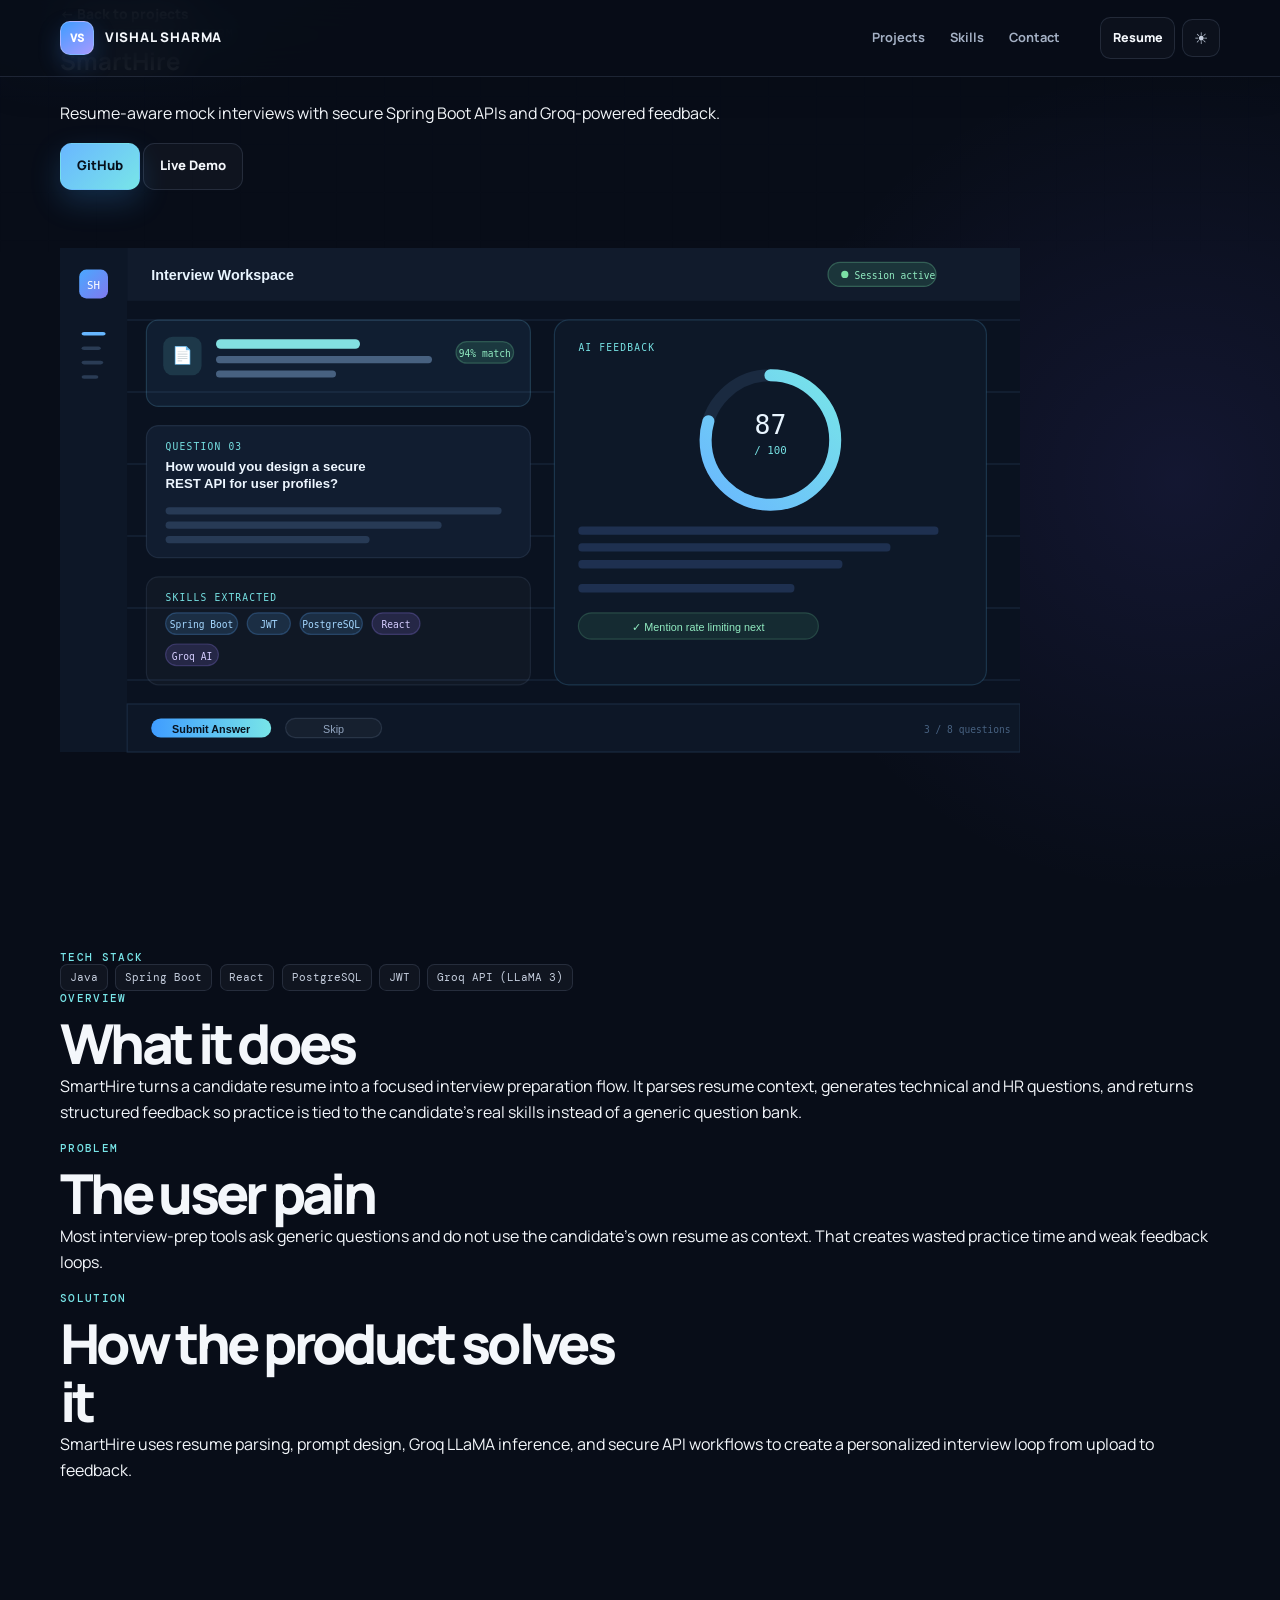
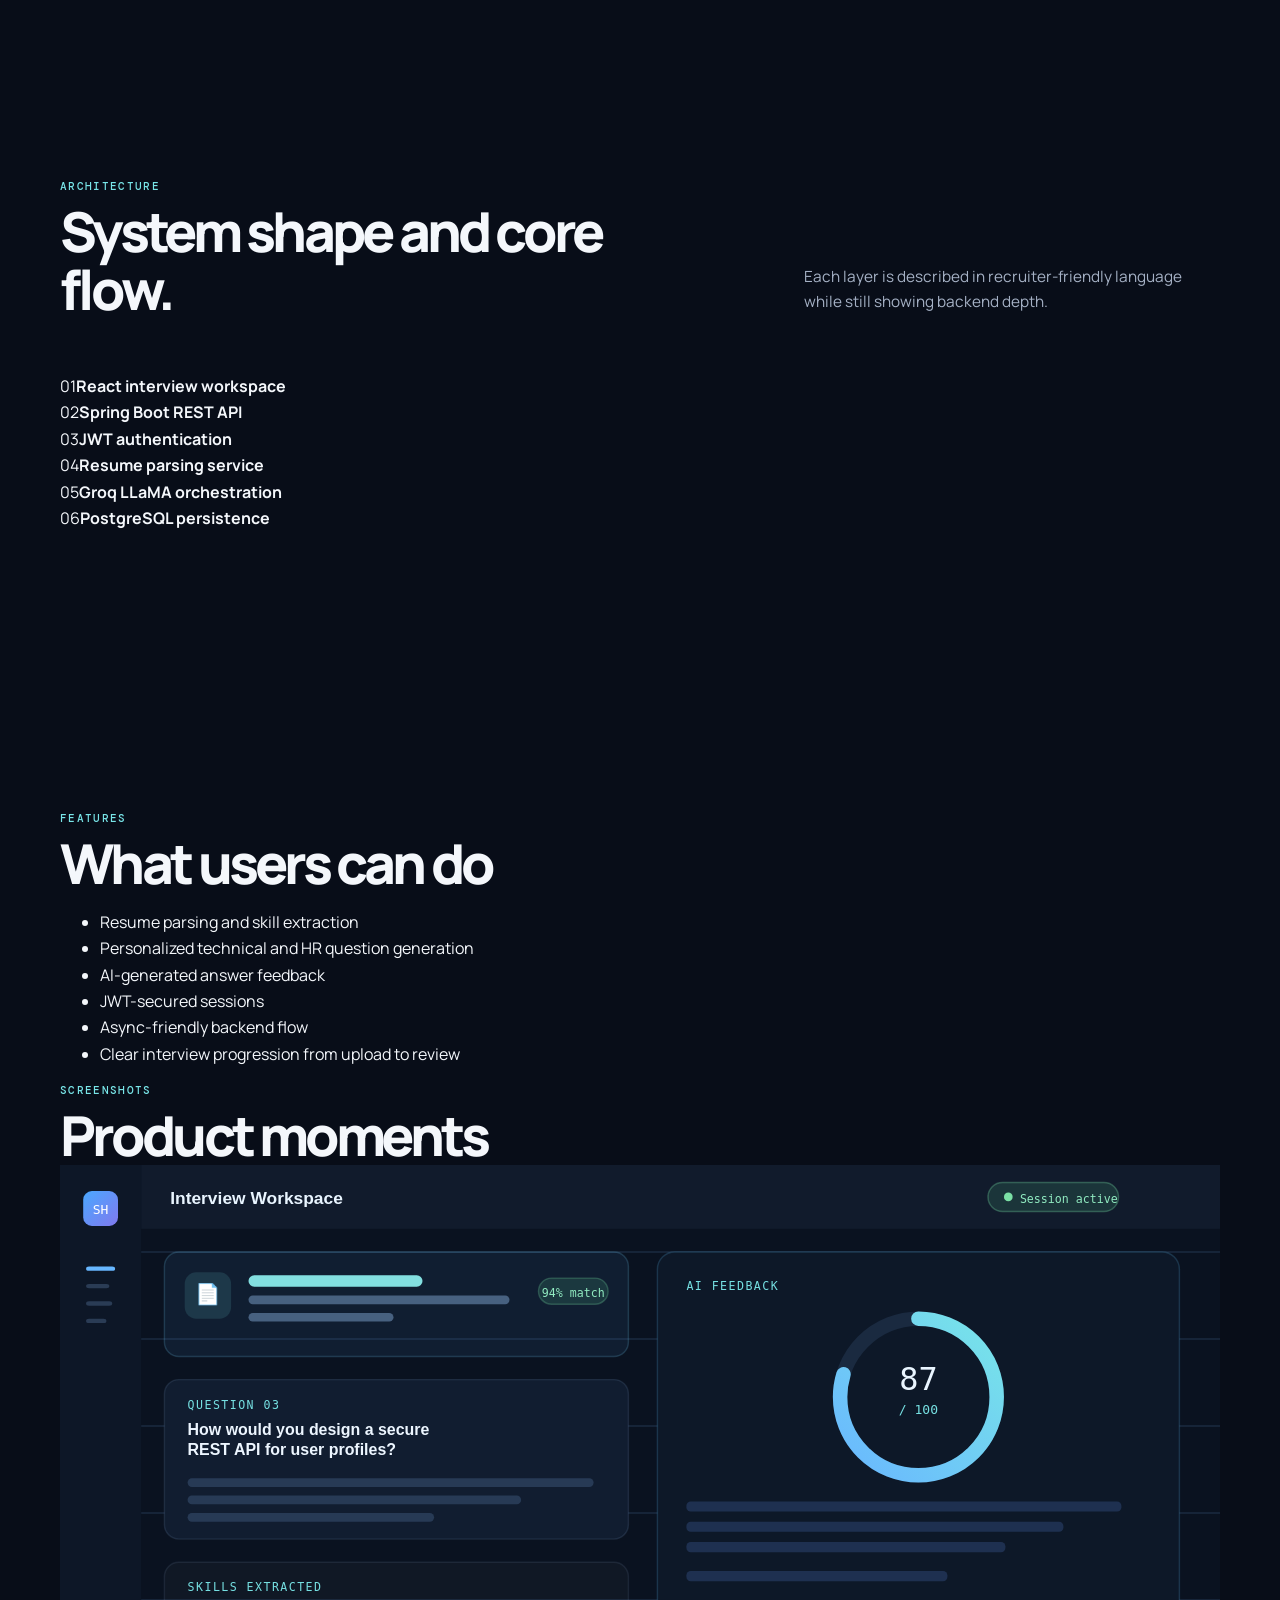
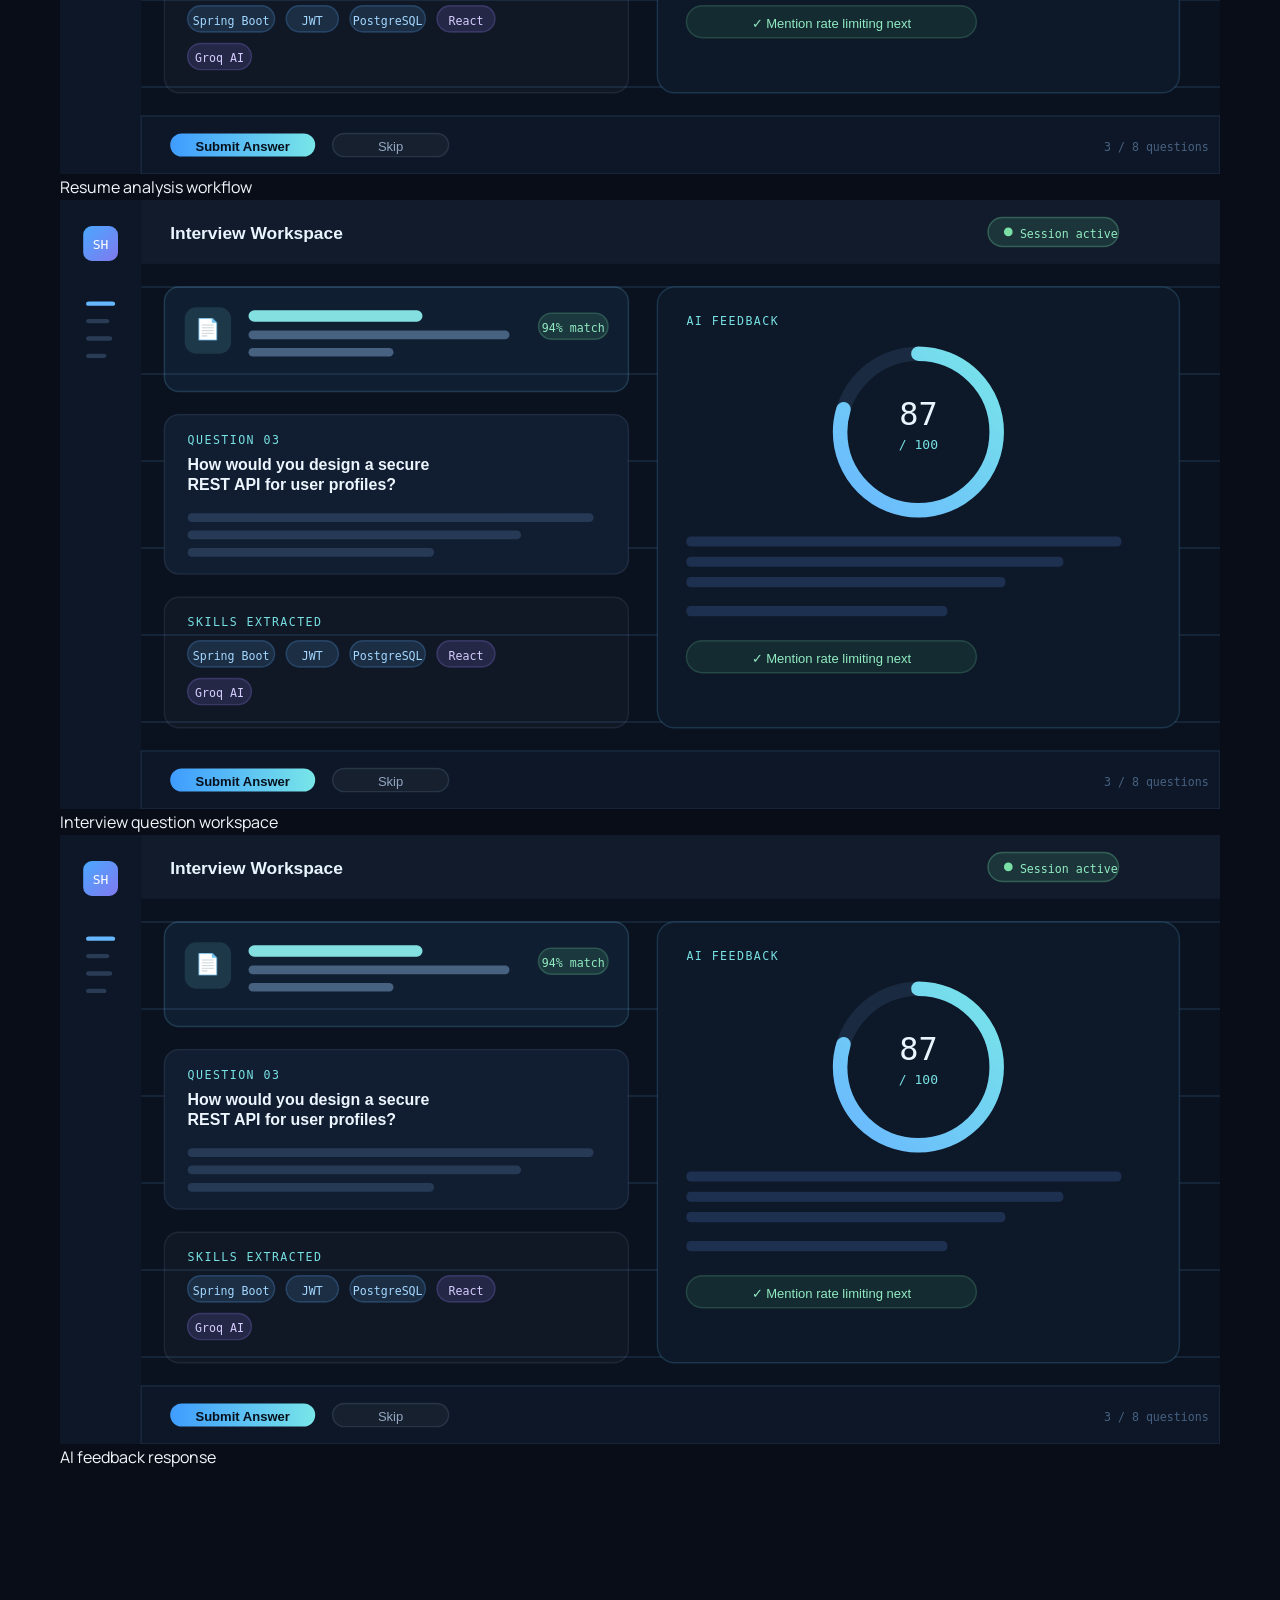
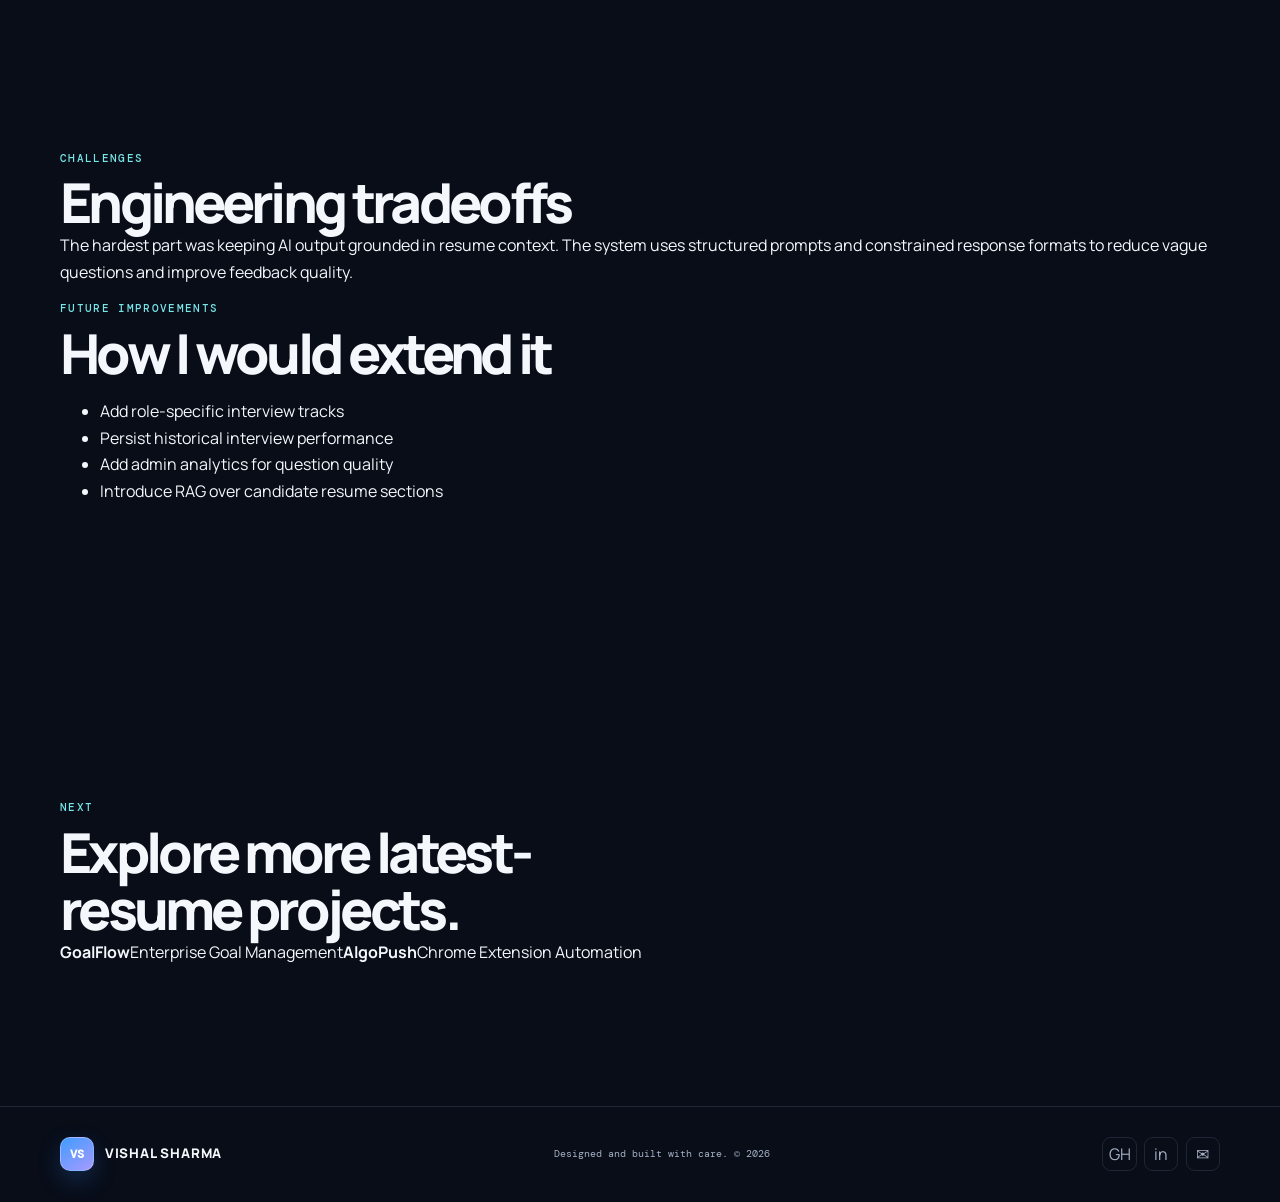
==== project.html @ 52ad6fc1 "feat: working SmartHire dialog, Live buttons, skills redesign, certifications, codolio stats, premiu" ====
<!DOCTYPE html>
<html lang="en">
<head>
  <meta charset="UTF-8" />
  <meta name="viewport" content="width=device-width, initial-scale=1.0" />
  <meta name="description" content="Project case study by Vishal Sharma, Java Backend Developer focused on Spring Boot, REST APIs, React, and AI integration." />
  <meta name="robots" content="index, follow" />
  <meta name="theme-color" content="#060b14" />
  <meta property="og:type" content="article" />
  <meta property="og:title" content="Project Case Study | Vishal Sharma" />
  <meta property="og:description" content="Architecture, problem, solution, features, and future improvements for Vishal Sharma's latest Java backend projects." />
  <meta property="og:image" content="assets/profile/portf%20profile.jpeg" />
  <meta name="twitter:card" content="summary_large_image" />
  <title>Project Case Study | Vishal Sharma</title>
  <link rel="icon" type="image/svg+xml" href="favicon.svg" />
  <link rel="preconnect" href="https://fonts.googleapis.com" />
  <link rel="preconnect" href="https://fonts.gstatic.com" crossorigin />
  <link href="https://fonts.googleapis.com/css2?family=DM+Mono:wght@400;500&family=Manrope:wght@400;500;600;700;800&display=swap" rel="stylesheet" />
  <link rel="stylesheet" href="style.css" />
</head>
<body class="theme-dark project-page">
  <a class="skip-link" href="#main-content">Skip to content</a>

  <nav class="navbar is-scrolled" aria-label="Project navigation">
    <div class="container nav-inner">
      <a href="index.html#home" class="logo" aria-label="Vishal Sharma home"><span class="logo-mark">VS</span><span>Vishal Sharma</span></a>
      <div class="desktop-nav" aria-label="Project links">
        <a href="index.html#projects">Projects</a>
        <a href="index.html#skills">Skills</a>
        <a href="index.html#contact">Contact</a>
      </div>
      <div class="nav-actions">
        <a href="assets/resume/Java_backend_resume.pdf" class="nav-resume" download="Vishal-Sharma-Resume.pdf"><span>Resume</span></a>
        <button id="themeToggle" class="icon-button" type="button" aria-label="Switch to light mode" aria-pressed="false">☀</button>
      </div>
    </div>
  </nav>

  <main id="main-content" class="case-study-main">
    <article id="projectRoot" class="case-study" aria-live="polite">
      <div class="container">
        <p class="section-kicker">Loading case study</p>
        <h1>Project details</h1>
      </div>
    </article>
  </main>

  <footer class="footer">
    <div class="container footer-inner">
      <a href="index.html#home" class="logo"><span class="logo-mark">VS</span><span>Vishal Sharma</span></a>
      <p>Designed and built with care. © <span id="year">2026</span></p>
      <div class="footer-socials">
        <a href="https://github.com/sharmaVishal2" target="_blank" rel="noopener" aria-label="GitHub">GH</a>
        <a href="https://www.linkedin.com/in/sharma-vishal-1abc/" target="_blank" rel="noopener" aria-label="LinkedIn">in</a>
        <a href="mailto:sharma2005vishal@gmail.com" aria-label="Email">✉</a>
      </div>
    </div>
  </footer>

  <script src="project-data.js"></script>
  <script src="project.js"></script>
</body>
</html>
---- style.css ----
﻿:root {
  --bg: #080d18;
  --bg-deep: #060a12;
  --surface: rgba(17, 25, 41, 0.72);
  --surface-solid: #111a2b;
  --surface-strong: #151f33;
  --text: #f4f7fb;
  --muted: #a5b1c5;
  --muted-strong: #c5cede;
  --line: rgba(168, 193, 229, 0.14);
  --line-bright: rgba(145, 199, 255, 0.28);
  --blue: #69b7ff;
  --blue-strong: #3f9cff;
  --cyan: #78e5e8;
  --violet: #a79aff;
  --green: #7be0a5;
  --shadow: 0 28px 80px rgba(0, 0, 0, 0.32);
  --radius-xl: 2rem;
  --radius-lg: 1.5rem;
  --radius-md: 1rem;
  --font-sans: "Manrope", "Segoe UI", sans-serif;
  --font-mono: "DM Mono", "Cascadia Mono", monospace;
  color-scheme: dark;
}

body.theme-light {
  --bg: #f7f9fe;
  --bg-deep: #ecf2fb;
  --surface: rgba(255, 255, 255, 0.76);
  --surface-solid: #ffffff;
  --surface-strong: #eef4fd;
  --text: #0e1a2d;
  --muted: #53647c;
  --muted-strong: #35455c;
  --line: rgba(38, 66, 105, 0.14);
  --line-bright: rgba(48, 125, 211, 0.31);
  --blue: #176fd4;
  --blue-strong: #1661bd;
  --cyan: #0a969b;
  --violet: #705cd9;
  --green: #16834d;
  --shadow: 0 24px 70px rgba(28, 55, 94, 0.13);
  color-scheme: light;
}

* { box-sizing: border-box; }
html { scroll-behavior: smooth; }
body {
  min-width: 320px;
  margin: 0;
  overflow-x: hidden;
  color: var(--text);
  background:
    radial-gradient(circle at 8% -5%, rgba(50, 132, 255, 0.17), transparent 26rem),
    radial-gradient(circle at 92% 8%, rgba(111, 102, 255, 0.11), transparent 26rem),
    var(--bg);
  font-family: var(--font-sans);
  font-size: 16px;
  line-height: 1.65;
  -webkit-font-smoothing: antialiased;
  text-rendering: optimizeLegibility;
}

body::before {
  position: fixed;
  z-index: -2;
  inset: 0;
  content: "";
  pointer-events: none;
  opacity: 0.42;
  background-image: linear-gradient(rgba(144, 175, 215, 0.022) 1px, transparent 1px), linear-gradient(90deg, rgba(144, 175, 215, 0.022) 1px, transparent 1px);
  background-size: 48px 48px;
  mask-image: linear-gradient(to bottom, rgba(0, 0, 0, 0.65), transparent 78%);
}

img { display: block; max-width: 100%; }
a { color: inherit; text-decoration: none; }
button, input, textarea { font: inherit; }
button { border: 0; }
button, a { -webkit-tap-highlight-color: transparent; }
button:focus-visible, a:focus-visible { outline: 3px solid var(--cyan); outline-offset: 4px; }
svg { width: 1.1em; height: 1.1em; stroke-width: 1.8; }

.container { width: min(1160px, calc(100% - 48px)); margin: 0 auto; }
.skip-link {
  position: fixed;
  z-index: 3000;
  top: 1rem;
  left: 1rem;
  padding: 0.7rem 1rem;
  color: #06101f;
  background: var(--cyan);
  border-radius: 0.7rem;
  font-weight: 800;
  transform: translateY(-150%);
  transition: transform 180ms ease;
}
.skip-link:focus { transform: translateY(0); }

/* Navigation */
.navbar {
  position: fixed;
  z-index: 100;
  top: 0;
  right: 0;
  left: 0;
  border-bottom: 1px solid transparent;
  transition: background 220ms ease, border-color 220ms ease, box-shadow 220ms ease;
}
.navbar.is-scrolled {
  border-color: var(--line);
  background: color-mix(in srgb, var(--bg) 86%, transparent);
  box-shadow: 0 12px 35px rgba(0, 0, 0, 0.09);
  backdrop-filter: blur(18px);
}
.nav-inner { display: flex; min-height: 76px; align-items: center; gap: 1.8rem; }
.logo { display: inline-flex; align-items: center; gap: 0.7rem; font-size: 0.83rem; font-weight: 800; letter-spacing: 0.06em; text-transform: uppercase; white-space: nowrap; }
.logo-mark {
  display: grid;
  width: 2.1rem;
  height: 2.1rem;
  place-items: center;
  color: #fff;
  background: linear-gradient(145deg, var(--blue-strong), var(--violet));
  border: 1px solid rgba(255, 255, 255, 0.26);
  border-radius: 0.62rem;
  box-shadow: 0 9px 22px rgba(48, 113, 210, 0.27);
  font-family: var(--font-mono);
  font-size: 0.76rem;
  letter-spacing: 0;
}
.desktop-nav { display: flex; gap: 0.1rem; margin-left: auto; }
.desktop-nav a { padding: 0.55rem 0.72rem; color: var(--muted); border-radius: 0.55rem; font-size: 0.8rem; font-weight: 700; transition: color 180ms ease, background 180ms ease; }
.desktop-nav a:hover, .desktop-nav a.active { color: var(--text); background: var(--surface); }
.nav-actions { display: flex; align-items: center; gap: 0.45rem; }
.nav-resume { display: inline-flex; align-items: center; gap: 0.42rem; padding: 0.58rem 0.73rem; color: var(--text); border: 1px solid var(--line); border-radius: 0.65rem; background: rgba(255, 255, 255, 0.025); font-size: 0.78rem; font-weight: 800; transition: transform 180ms ease, border-color 180ms ease, background 180ms ease; }
.nav-resume svg { width: 0.95rem; }
.nav-resume:hover { border-color: var(--line-bright); background: var(--surface); transform: translateY(-1px); }
.icon-button { display: inline-grid; width: 2.35rem; height: 2.35rem; place-items: center; padding: 0; color: var(--muted-strong); border: 1px solid var(--line); border-radius: 0.65rem; background: rgba(255, 255, 255, 0.025); cursor: pointer; transition: color 180ms ease, transform 180ms ease, border-color 180ms ease, background 180ms ease; }
.icon-button:hover { color: var(--text); border-color: var(--line-bright); background: var(--surface); transform: translateY(-1px); }
.menu-toggle { display: none; }
.mobile-menu { display: none; }

/* Shared typography */
.section { padding: 8.75rem 0; }
.section-kicker, .eyebrow, .project-type, .project-overline, .question-label { margin: 0; color: var(--cyan); font-family: var(--font-mono); font-size: 0.69rem; font-weight: 500; letter-spacing: 0.12em; line-height: 1.3; text-transform: uppercase; }
.section-heading { display: flex; align-items: end; justify-content: space-between; gap: 2rem; margin-bottom: 3.4rem; }
.section-heading > p { max-width: 26rem; margin: 0 0 0.25rem; color: var(--muted); font-size: 0.96rem; }
h1, h2, h3, p { margin-top: 0; }
h2 { max-width: 16ch; margin: 0.58rem 0 0; color: var(--text); font-size: clamp(2.15rem, 4.3vw, 4rem); font-weight: 800; letter-spacing: -0.067em; line-height: 1.05; }
h2 span, h1 span { color: var(--blue); }
.section-intro > p:not(.section-kicker) { max-width: 29rem; margin: 1.45rem 0 0; color: var(--muted); }
.text-link { display: inline-flex; align-items: center; gap: 0.44rem; color: var(--text); font-size: 0.86rem; font-weight: 800; transition: color 180ms ease, gap 180ms ease; }
.text-link:hover { gap: 0.68rem; color: var(--cyan); }
.text-link svg { width: 1rem; height: 1rem; }
.tag-list { display: flex; flex-wrap: wrap; gap: 0.46rem; }
.tag-list span { padding: 0.33rem 0.56rem; color: var(--muted-strong); border: 1px solid var(--line); border-radius: 0.46rem; background: rgba(255, 255, 255, 0.035); font-family: var(--font-mono); font-size: 0.69rem; line-height: 1.3; white-space: nowrap; }

/* Hero */
.hero { position: relative; min-height: min(850px, 100vh); padding: 8.6rem 0 4.4rem; overflow: hidden; }
.hero::after { position: absolute; right: 0; bottom: 0; left: 0; height: 12rem; content: ""; pointer-events: none; background: linear-gradient(to bottom, transparent, var(--bg)); }
.hero-grid { position: relative; z-index: 1; display: grid; grid-template-columns: minmax(0, 1.1fr) minmax(350px, 0.72fr); align-items: center; gap: clamp(2rem, 7vw, 7rem); min-height: calc(min(850px, 100vh) - 13rem); }
.hero-copy { position: relative; padding-top: 1.2rem; }
.eyebrow { display: flex; align-items: center; gap: 0.56rem; width: fit-content; padding: 0.52rem 0.74rem; color: var(--muted-strong); border: 1px solid var(--line); border-radius: 99px; background: rgba(13, 24, 40, 0.48); letter-spacing: 0.035em; text-transform: none; }
.status-dot { display: inline-block; width: 0.42rem; height: 0.42rem; border-radius: 50%; background: var(--green); box-shadow: 0 0 0 4px rgba(123, 224, 165, 0.12); }
.hero h1 { max-width: 10.5ch; margin: 1.4rem 0 1.35rem; color: var(--text); font-size: clamp(3.2rem, 6.7vw, 6.05rem); font-weight: 800; letter-spacing: -0.085em; line-height: 0.97; }
.hero h1 span { display: block; color: transparent; background: linear-gradient(100deg, var(--blue), var(--cyan)); background-clip: text; -webkit-background-clip: text; }
.hero-lede { max-width: 39rem; margin-bottom: 0; color: var(--muted); font-size: clamp(1rem, 1.35vw, 1.13rem); line-height: 1.8; }
.hero-lede strong { color: var(--muted-strong); font-weight: 700; }
.hero-actions { display: flex; flex-wrap: wrap; gap: 0.78rem; margin-top: 2rem; }
.button { display: inline-flex; min-height: 2.95rem; align-items: center; justify-content: center; gap: 0.55rem; padding: 0.7rem 1rem; border: 1px solid transparent; border-radius: 0.74rem; font-size: 0.82rem; font-weight: 800; line-height: 1.2; transition: transform 180ms ease, box-shadow 180ms ease, background 180ms ease, border-color 180ms ease; cursor: pointer; }
.button svg { width: 1rem; height: 1rem; }
.button:hover { transform: translateY(-2px); }
.button-primary { color: #07111d; background: linear-gradient(135deg, var(--blue), var(--cyan)); box-shadow: 0 12px 30px rgba(61, 157, 243, 0.22); }
.button-primary:hover { box-shadow: 0 16px 34px rgba(61, 157, 243, 0.33); }
.button-secondary { color: var(--text); border-color: var(--line); background: rgba(255, 255, 255, 0.03); }
.button-secondary:hover, .button-quiet:hover { border-color: var(--line-bright); background: var(--surface); }
.button-quiet { color: var(--muted-strong); border-color: transparent; background: transparent; }
.hero-meta { display: flex; flex-wrap: wrap; align-items: center; gap: 0.65rem; margin-top: 2.05rem; }
.hero-meta > a { display: inline-grid; width: 2.2rem; height: 2.2rem; place-items: center; color: var(--muted); border: 1px solid var(--line); border-radius: 0.62rem; background: rgba(255, 255, 255, 0.025); transition: color 180ms ease, border-color 180ms ease, transform 180ms ease; }
.hero-meta > a:hover { color: var(--text); border-color: var(--line-bright); transform: translateY(-2px); }
.hero-location { display: inline-flex; align-items: center; gap: 0.35rem; margin-left: 0.35rem; color: var(--muted); font-family: var(--font-mono); font-size: 0.71rem; }
.hero-location svg { width: 0.9rem; color: var(--blue); }
.hero-portrait { position: relative; justify-self: end; width: min(100%, 410px); padding: 0.6rem 1.6rem 1rem; }
.portrait-backdrop { display: none; }
.portrait-frame { position: relative; overflow: hidden; aspect-ratio: 1 / 1; border: 1px solid var(--line-bright); border-radius: 50%; background: transparent; box-shadow: var(--shadow); }
.portrait-frame::after { position: absolute; inset: 0; content: ""; pointer-events: none; background: linear-gradient(180deg, transparent 55%, rgba(5, 12, 22, 0.58)); }
.portrait-frame img { width: 100%; height: 100%; object-fit: cover; object-position: 45% 31%; filter: saturate(0.93) contrast(1.03); }
.portrait-label { position: absolute; z-index: 1; right: 1.45rem; bottom: 1.55rem; color: #f7fbff; font-family: var(--font-mono); font-size: 0.7rem; letter-spacing: 0.04em; line-height: 1.55; text-align: right; text-transform: uppercase; }
.portrait-label em { color: var(--cyan); font-style: normal; font-size: 0.58rem; }
.floating-card { position: absolute; display: flex; align-items: center; gap: 0.6rem; padding: 0.65rem 0.72rem; border: 1px solid var(--line-bright); border-radius: 0.78rem; background: color-mix(in srgb, var(--surface-solid) 83%, transparent); box-shadow: 0 14px 35px rgba(0, 0, 0, 0.22); backdrop-filter: blur(14px); }
.floating-card strong, .floating-card small { display: block; }
.floating-card strong { font-size: 0.65rem; line-height: 1.35; }
.floating-card small { margin-top: 0.11rem; color: var(--muted); font-family: var(--font-mono); font-size: 0.53rem; line-height: 1.4; }
.capability-card { bottom: 12%; left: -2.35rem; }
.education-card-mini { top: 15%; right: -2.4rem; }
.card-icon { display: grid; width: 1.8rem; height: 1.8rem; place-items: center; color: var(--cyan); border-radius: 0.45rem; background: rgba(96, 206, 216, 0.12); }
.card-icon svg { width: 1rem; }
.mini-number { color: var(--blue); font-family: var(--font-mono); font-size: 0.89rem; font-weight: 500; }
.hero-orb { position: absolute; z-index: -1; width: 31rem; height: 31rem; border-radius: 50%; filter: blur(4px); opacity: 0.32; pointer-events: none; }
.hero-orb-one { top: 8rem; right: -11rem; background: radial-gradient(circle, rgba(61, 157, 243, 0.42), transparent 68%); animation: drift-one 18s ease-in-out infinite alternate; }
.hero-orb-two { bottom: -12rem; left: -13rem; background: radial-gradient(circle, rgba(116, 102, 246, 0.27), transparent 70%); animation: drift-two 22s ease-in-out infinite alternate; }
@keyframes drift-one { from { transform: translate3d(0, 0, 0) scale(1); } to { transform: translate3d(-2.5rem, 1.5rem, 0) scale(1.07); } }
@keyframes drift-two { from { transform: translate3d(0, 0, 0) scale(1); } to { transform: translate3d(2rem, -1rem, 0) scale(1.05); } }
.scroll-cue { position: absolute; z-index: 2; bottom: 2.2rem; left: max(24px, calc((100% - 1160px) / 2)); display: inline-flex; align-items: center; gap: 0.7rem; color: var(--muted); font-family: var(--font-mono); font-size: 0.63rem; letter-spacing: 0.08em; text-transform: uppercase; transition: color 180ms ease; }
.scroll-cue:hover { color: var(--cyan); }
.scroll-cue svg { width: 0.9rem; animation: cue-down 1.8s ease-in-out infinite; }
@keyframes cue-down { 0%, 100% { transform: translateY(0); } 50% { transform: translateY(4px); } }

/* Proof */
.proof-section { position: relative; z-index: 3; border-top: 1px solid var(--line); border-bottom: 1px solid var(--line); background: rgba(9, 15, 27, 0.46); }
body.theme-light .proof-section { background: rgba(255, 255, 255, 0.48); }
.proof-grid { display: grid; grid-template-columns: repeat(5, 1fr); gap: 1px; background: var(--line); }
.proof-item { min-height: 10rem; display: flex; flex-direction: column; justify-content: center; padding: 1.8rem clamp(1rem, 2.4vw, 2.2rem); background: color-mix(in srgb, var(--bg) 95%, transparent); }
.metric-value { display: block; margin-bottom: 0.35rem; color: var(--text); font-family: var(--font-mono); font-size: clamp(1.7rem, 2.4vw, 2.45rem); font-weight: 500; letter-spacing: -0.07em; line-height: 1.1; }
.proof-item:nth-child(2) .metric-value { color: var(--blue); }
.proof-item:nth-child(3) .metric-value { color: var(--violet); }
.proof-item:nth-child(4) .metric-value { color: var(--cyan); }
.proof-item:nth-child(5) .metric-value { color: var(--green); }
.proof-item span { max-width: 14ch; color: var(--muted); font-size: 0.74rem; line-height: 1.5; }

/* About */
.section-about { padding-top: 10rem; }
.split-layout { display: grid; grid-template-columns: minmax(0, 0.82fr) minmax(0, 1.18fr); gap: clamp(3rem, 9vw, 9rem); }
.about-lead { margin-bottom: 2.15rem; color: var(--muted-strong); font-size: clamp(1.05rem, 1.6vw, 1.28rem); line-height: 1.85; }
.academic-note { display: flex; align-items: center; gap: 0.65rem; margin: -0.55rem 0 1.65rem; padding: 0.75rem 0.85rem; color: var(--muted); border: 1px solid var(--line); border-radius: 0.75rem; background: rgba(255, 255, 255, 0.025); font-size: 0.7rem; line-height: 1.55; }
.academic-note > svg { flex: 0 0 auto; width: 1rem; color: var(--blue); }
.academic-note strong { color: var(--muted-strong); }
.academic-note em { margin-left: auto; color: var(--cyan); font-family: var(--font-mono); font-size: 0.61rem; font-style: normal; white-space: nowrap; }
.principles-grid { display: grid; grid-template-columns: repeat(2, 1fr); gap: 0.85rem; }
.principle-card { display: flex; min-height: 11.2rem; gap: 0.8rem; padding: 1.15rem; border: 1px solid var(--line); border-radius: var(--radius-md); background: linear-gradient(145deg, rgba(255, 255, 255, 0.055), transparent); transition: transform 200ms ease, border-color 200ms ease, background 200ms ease; }
.principle-card:hover { border-color: var(--line-bright); background: var(--surface); transform: translateY(-4px); }
.principle-card > svg { flex: 0 0 auto; width: 1.18rem; height: 1.18rem; margin-top: 0.14rem; color: var(--blue); }
.principle-card h3 { margin: 0 0 0.34rem; font-size: 0.86rem; }
.principle-card p { margin: 0; color: var(--muted); font-size: 0.75rem; line-height: 1.65; }

/* Stack */
.stack-section { position: relative; }
.stack-grid { display: grid; grid-template-columns: repeat(4, 1fr); gap: 0.9rem; }
.stack-card { min-height: 20rem; display: flex; flex-direction: column; padding: 1.35rem; border: 1px solid var(--line); border-radius: var(--radius-lg); background: linear-gradient(150deg, rgba(255, 255, 255, 0.055), rgba(255, 255, 255, 0.012)); transition: transform 220ms ease, border-color 220ms ease, background 220ms ease; }
.stack-card:hover { border-color: var(--line-bright); background: var(--surface); transform: translateY(-5px); }
.stack-card-featured { border-color: rgba(105, 183, 255, 0.29); background: linear-gradient(150deg, rgba(45, 128, 219, 0.18), rgba(255, 255, 255, 0.02)); }
.stack-top { display: flex; align-items: center; justify-content: space-between; }
.stack-icon { display: grid; width: 2.35rem; height: 2.35rem; place-items: center; color: var(--cyan); border-radius: 0.68rem; background: rgba(108, 230, 232, 0.1); }
.stack-icon svg { width: 1.15rem; }
.stack-index { color: var(--muted); font-family: var(--font-mono); font-size: 0.7rem; }
.stack-card h3 { margin: 2.25rem 0 0.6rem; font-size: 1.12rem; letter-spacing: -0.025em; }
.stack-card p { min-height: 4.8rem; margin-bottom: 1.35rem; color: var(--muted); font-size: 0.77rem; line-height: 1.68; }
.stack-card .tag-list { margin-top: auto; }

/* Projects */
.projects-section { padding-top: 6.5rem; }
.featured-project { display: grid; grid-template-columns: minmax(0, 0.97fr) minmax(390px, 0.86fr); overflow: hidden; margin-bottom: 1.15rem; border: 1px solid rgba(105, 183, 255, 0.3); border-radius: var(--radius-xl); background: linear-gradient(125deg, rgba(23, 53, 91, 0.68), rgba(15, 25, 41, 0.82) 52%, rgba(35, 27, 83, 0.38)); box-shadow: var(--shadow); }
.featured-project-copy { display: flex; flex-direction: column; align-items: flex-start; padding: clamp(1.8rem, 4.7vw, 4rem); }
.project-overline { display: flex; align-items: center; gap: 0.85rem; }
.live-pulse { display: inline-flex; align-items: center; gap: 0.38rem; color: var(--green); font-size: 0.61rem; }
.live-pulse i { width: 0.38rem; height: 0.38rem; border-radius: 50%; background: var(--green); box-shadow: 0 0 0 4px rgba(123, 224, 165, 0.1); }
.featured-project h3 { max-width: 17ch; margin: 1.25rem 0 1rem; font-size: clamp(1.7rem, 3.2vw, 3rem); letter-spacing: -0.055em; line-height: 1.06; }
.featured-project h3 em { display: block; margin-top: 0.34rem; color: var(--muted-strong); font-size: 0.43em; font-style: normal; font-weight: 600; letter-spacing: -0.025em; }
.featured-project-copy > p { max-width: 34rem; margin-bottom: 1.45rem; color: var(--muted); font-size: 0.87rem; line-height: 1.78; }
.project-actions { display: flex; flex-wrap: wrap; gap: 0.55rem; margin-top: 1.6rem; }
.smart-preview { display: grid; min-height: 29rem; place-items: center; padding: 2.3rem 1.65rem; background: radial-gradient(circle at 75% 14%, rgba(102, 197, 252, 0.21), transparent 29%), linear-gradient(145deg, rgba(4, 12, 26, 0.2), rgba(8, 15, 30, 0.75)); }
.smart-window { width: min(100%, 30rem); overflow: hidden; border: 1px solid rgba(170, 212, 255, 0.25); border-radius: 1rem; background: #0a1220; box-shadow: 0 25px 54px rgba(0, 0, 0, 0.38); transform: perspective(1000px) rotateY(-6deg) rotateX(2deg); }
.window-bar { display: flex; align-items: center; gap: 0.36rem; height: 2.05rem; padding: 0 0.72rem; border-bottom: 1px solid rgba(169, 203, 242, 0.13); background: #111b2c; }
.window-bar span { width: 0.38rem; height: 0.38rem; border-radius: 50%; background: #4a5970; }
.window-bar span:first-child { background: #ff6d7a; }
.window-bar span:nth-child(2) { background: #e8b05c; }
.window-bar span:nth-child(3) { background: #69cf95; }
.window-bar b { margin-left: auto; color: #93a6c1; font-family: var(--font-mono); font-size: 0.52rem; font-weight: 400; }
.smart-dashboard { display: grid; grid-template-columns: 3rem 1fr; min-height: 21rem; }
.smart-dashboard aside { display: flex; flex-direction: column; align-items: center; gap: 1rem; padding-top: 1rem; border-right: 1px solid rgba(169, 203, 242, 0.1); background: #0d1727; }
.brand-mini { display: grid; width: 1.55rem; height: 1.55rem; place-items: center; color: #fff; border-radius: 0.42rem; background: linear-gradient(145deg, #4aa8ff, #8079ee); font-family: var(--font-mono); font-size: 0.55rem; }
.side-line { width: 0.94rem; height: 0.15rem; border-radius: 2rem; background: #2a3c55; }
.side-line.active { width: 1.2rem; background: #67b7ff; }
.dashboard-main { padding: 1.25rem; }
.dash-header { display: flex; align-items: center; justify-content: space-between; margin-bottom: 1.25rem; color: #f2f7ff; font-size: 0.75rem; font-weight: 700; }
.dash-header svg { width: 0.88rem; color: #8ea7c7; }
.resume-panel { display: flex; align-items: center; gap: 0.55rem; padding: 0.72rem; border: 1px solid rgba(112, 201, 238, 0.15); border-radius: 0.65rem; background: rgba(88, 168, 243, 0.08); }
.resume-icon { display: grid; width: 1.8rem; height: 1.8rem; place-items: center; color: #86e5e6; border-radius: 0.4rem; background: rgba(116, 229, 232, 0.13); }
.resume-icon svg { width: 0.9rem; }
.resume-panel div { min-width: 0; }
.resume-panel b, .resume-panel small { display: block; }
.resume-panel b { color: #e9f5ff; font-size: 0.61rem; line-height: 1.35; }
.resume-panel small { margin-top: 0.08rem; color: #97abc8; font-size: 0.5rem; line-height: 1.25; }
.score-pill { margin-left: auto; padding: 0.23rem 0.36rem; color: #91ebc1; border: 1px solid rgba(120, 224, 165, 0.2); border-radius: 99px; background: rgba(89, 202, 138, 0.12); font-family: var(--font-mono); font-size: 0.45rem; white-space: nowrap; }
.question-card { margin-top: 1rem; padding: 1rem; border: 1px solid rgba(158, 196, 240, 0.12); border-radius: 0.72rem; background: #111d30; }
.question-label { color: #76e0e2; font-size: 0.48rem; }
.question-card b { display: block; max-width: 16rem; margin: 0.5rem 0 0.95rem; color: #edf6ff; font-size: 0.69rem; line-height: 1.5; }
.answer-lines { display: grid; gap: 0.38rem; }
.answer-lines i { display: block; width: 100%; height: 0.34rem; border-radius: 99px; background: #273a55; }
.answer-lines i:nth-child(2) { width: 83%; }
.answer-lines i:nth-child(3) { width: 61%; }
.project-grid { display: grid; grid-template-columns: repeat(2, 1fr); gap: 1.15rem; }
.project-card { overflow: hidden; border: 1px solid var(--line); border-radius: var(--radius-lg); background: linear-gradient(145deg, rgba(255, 255, 255, 0.05), transparent); transition: transform 220ms ease, border-color 220ms ease, box-shadow 220ms ease; }
.project-card:hover { border-color: var(--line-bright); box-shadow: var(--shadow); transform: translateY(-5px); }
.project-visual { position: relative; overflow: hidden; aspect-ratio: 1.72; background: var(--surface-strong); }
.project-visual::after { position: absolute; inset: 0; content: ""; pointer-events: none; background: linear-gradient(180deg, transparent 62%, rgba(4, 10, 19, 0.26)); }
.project-visual img { width: 100%; height: 100%; object-fit: cover; transition: transform 450ms ease; }
.project-card:hover .project-visual img { transform: scale(1.04); }
.project-number { position: absolute; z-index: 1; top: 1rem; right: 1rem; padding: 0.28rem 0.44rem; color: #e9f6ff; border: 1px solid rgba(229, 247, 255, 0.28); border-radius: 0.36rem; background: rgba(7, 15, 27, 0.5); font-family: var(--font-mono); font-size: 0.67rem; backdrop-filter: blur(6px); }
.project-card-body { padding: 1.4rem; }
.project-card h3 { margin: 0.6rem 0 0.72rem; font-size: 1.25rem; letter-spacing: -0.037em; line-height: 1.15; }
.project-card-body > p:not(.project-type) { min-height: 3.65rem; margin-bottom: 1.25rem; color: var(--muted); font-size: 0.79rem; line-height: 1.65; }
.project-card-footer { display: flex; align-items: center; justify-content: space-between; gap: 1rem; margin-top: 1.3rem; padding-top: 1.05rem; border-top: 1px solid var(--line); }
.project-card-footer > a { display: inline-grid; width: 2rem; height: 2rem; place-items: center; color: var(--muted); border: 1px solid var(--line); border-radius: 0.5rem; transition: color 180ms ease, border-color 180ms ease; }
.project-card-footer > a:hover { color: var(--text); border-color: var(--line-bright); }
.projects-more { margin-top: 2rem; text-align: center; }

/* Systems */
.systems-section { position: relative; background: linear-gradient(180deg, transparent, rgba(29, 59, 103, 0.08) 48%, transparent); }
.systems-grid { display: grid; grid-template-columns: minmax(0, 0.78fr) minmax(0, 1.22fr); gap: clamp(3rem, 10vw, 10rem); }
.systems-list { display: grid; border-top: 1px solid var(--line); }
.system-card { display: grid; grid-template-columns: 2rem minmax(0, 1fr) auto; gap: 1rem; align-items: center; padding: 1.15rem 0; border-bottom: 1px solid var(--line); transition: padding 200ms ease; }
.system-card:hover { padding-right: 0.45rem; padding-left: 0.45rem; background: linear-gradient(90deg, rgba(76, 154, 239, 0.08), transparent); }
.system-card > span { color: var(--blue); font-family: var(--font-mono); font-size: 0.69rem; }
.system-card h3 { margin: 0 0 0.2rem; font-size: 0.92rem; letter-spacing: -0.02em; }
.system-card p { margin: 0; color: var(--muted); font-size: 0.72rem; }
.system-card > svg { color: var(--muted); }

/* Experience */
.experience-section { padding-top: 6rem; }
.experience-grid { display: grid; grid-template-columns: minmax(0, 1.22fr) minmax(280px, 0.78fr); gap: 1.05rem; }
.experience-feature { display: grid; grid-template-columns: 5.4rem minmax(0, 1fr); gap: 1.3rem; min-height: 20rem; padding: clamp(1.5rem, 3vw, 2.45rem); border: 1px solid var(--line); border-radius: var(--radius-lg); background: linear-gradient(145deg, rgba(255, 255, 255, 0.05), rgba(37, 60, 99, 0.08)); }
.experience-brand { display: flex; flex-direction: column; align-items: center; gap: 1rem; padding-right: 1.3rem; border-right: 1px solid var(--line); }
.experience-brand span { color: var(--blue); font-family: var(--font-mono); font-size: 0.61rem; font-weight: 500; writing-mode: vertical-rl; }
.experience-brand svg { width: 1.35rem; height: 1.35rem; color: var(--cyan); }
.experience-feature h3 { max-width: 31rem; margin: 0.6rem 0 0.8rem; font-size: clamp(1.3rem, 2vw, 1.75rem); letter-spacing: -0.04em; line-height: 1.17; }
.experience-feature p:not(.project-type) { max-width: 35rem; margin-bottom: 1.4rem; color: var(--muted); font-size: 0.81rem; line-height: 1.72; }
.hackathon-stack { display: grid; gap: 1.05rem; }
.hackathon-card { display: flex; align-items: start; justify-content: space-between; min-height: 9.45rem; padding: 1.3rem; border: 1px solid var(--line); border-radius: var(--radius-lg); background: var(--surface); transition: transform 200ms ease, border-color 200ms ease; }
.hackathon-card:hover { border-color: var(--line-bright); transform: translateY(-3px); }
.badge { display: inline-block; padding: 0.25rem 0.42rem; border-radius: 0.34rem; font-family: var(--font-mono); font-size: 0.55rem; letter-spacing: 0.08em; }
.badge-blue { color: #a4d7ff; background: rgba(91, 173, 255, 0.14); }
.badge-violet { color: #d5cdff; background: rgba(155, 131, 255, 0.15); }
.hackathon-card h3 { margin: 0.68rem 0 0.32rem; font-size: 0.98rem; letter-spacing: -0.025em; }
.hackathon-card p { max-width: 17rem; margin: 0; color: var(--muted); font-size: 0.7rem; line-height: 1.55; }
.hackathon-card > svg { width: 1.3rem; height: 1.3rem; color: var(--blue); }

/* Timeline */
.timeline-section { padding-top: 9.5rem; }
.timeline-layout { display: grid; grid-template-columns: minmax(0, 0.78fr) minmax(0, 1.22fr); gap: clamp(3rem, 10vw, 10rem); }
.timeline { position: relative; display: grid; gap: 0; margin: 0; padding: 0; list-style: none; }
.timeline::before { position: absolute; top: 1.45rem; bottom: 1.45rem; left: 3.25rem; width: 1px; content: ""; background: linear-gradient(var(--blue), var(--line), var(--violet)); }
.timeline li { position: relative; display: grid; grid-template-columns: 5.65rem 1fr; gap: 1.7rem; min-height: 7.9rem; }
.timeline-year { position: relative; z-index: 1; align-self: start; width: fit-content; padding: 0.5rem 0.65rem; color: var(--text); border: 1px solid var(--line-bright); border-radius: 0.45rem; background: var(--surface-solid); font-family: var(--font-mono); font-size: 0.72rem; }
.timeline h3 { margin: 0.38rem 0 0.2rem; font-size: 0.95rem; letter-spacing: -0.02em; }
.timeline p { max-width: 31rem; margin: 0; color: var(--muted); font-size: 0.74rem; }

/* Achievements */
.achievements-section { padding-top: 5rem; }
.achievements-section .section-heading { margin-bottom: 2.3rem; }
.achievement-grid { display: grid; grid-template-columns: repeat(4, 1fr); gap: 0.8rem; }
.achievement-card { min-height: 12.3rem; padding: 1.2rem; border: 1px solid var(--line); border-radius: var(--radius-md); background: linear-gradient(145deg, rgba(255, 255, 255, 0.05), transparent); transition: transform 200ms ease, border-color 200ms ease; }
.achievement-card:hover { border-color: var(--line-bright); transform: translateY(-4px); }
.achievement-icon { display: grid; width: 2.2rem; height: 2.2rem; place-items: center; color: var(--cyan); border-radius: 0.62rem; background: rgba(98, 221, 227, 0.1); }
.achievement-icon svg { width: 1.1rem; }
.achievement-card p { margin: 2.2rem 0 0.32rem; color: var(--muted); font-family: var(--font-mono); font-size: 0.58rem; line-height: 1.4; text-transform: uppercase; }
.achievement-card h3 { margin: 0; color: var(--text); font-family: var(--font-mono); font-size: clamp(1.03rem, 1.6vw, 1.4rem); font-weight: 500; letter-spacing: -0.06em; }
.achievement-card h3 small { color: var(--muted); font-size: 0.55em; letter-spacing: -0.02em; }
.certification-strip { display: flex; align-items: center; justify-content: space-between; gap: 2rem; margin-top: 1.1rem; padding: 1.25rem 1.4rem; border: 1px solid var(--line); border-radius: var(--radius-md); background: rgba(255, 255, 255, 0.025); }
.certification-strip p { margin: 0; color: var(--muted); font-size: 0.75rem; }
.certification-strip p .section-kicker { display: block; margin-bottom: 0.25rem; }
.certification-strip div { display: flex; flex-wrap: wrap; justify-content: flex-end; gap: 0.5rem; }
.certification-strip div span { padding: 0.4rem 0.57rem; color: var(--muted-strong); border: 1px solid var(--line); border-radius: 0.45rem; font-family: var(--font-mono); font-size: 0.62rem; }

/* LeetCode */
.leetcode-section { padding-top: 5.2rem; }
.leetcode-card { display: grid; grid-template-columns: auto minmax(0, 1fr) minmax(220px, 0.82fr); align-items: center; gap: clamp(1.6rem, 4vw, 4rem); padding: clamp(1.6rem, 4vw, 3rem); overflow: hidden; border: 1px solid rgba(117, 229, 232, 0.25); border-radius: var(--radius-xl); background: radial-gradient(circle at 90% 25%, rgba(80, 184, 219, 0.17), transparent 26%), linear-gradient(135deg, rgba(14, 35, 55, 0.88), rgba(16, 20, 41, 0.76)); }
.leetcode-symbol { display: grid; width: 4.3rem; height: 4.3rem; place-items: center; color: var(--cyan); border: 1px solid rgba(120, 229, 232, 0.25); border-radius: 1.2rem; background: rgba(111, 226, 229, 0.09); }
.leetcode-symbol svg { width: 2rem; height: 2rem; }
.leetcode-card h2 { max-width: 17ch; font-size: clamp(1.55rem, 2.7vw, 2.45rem); }
.leetcode-card p:not(.section-kicker) { max-width: 39rem; margin: 0.85rem 0 0; color: var(--muted); font-size: 0.78rem; }
.leetcode-stats { display: grid; grid-template-columns: 1fr 1fr; gap: 0.75rem; }
.leetcode-stats > div { padding: 0.7rem 0; border-bottom: 1px solid var(--line); }
.leetcode-stats strong, .leetcode-stats span { display: block; }
.leetcode-stats strong { color: var(--text); font-family: var(--font-mono); font-size: 1.2rem; font-weight: 500; }
.leetcode-stats span { margin-top: 0.16rem; color: var(--muted); font-size: 0.63rem; }
.leetcode-stats .button { grid-column: 1 / -1; width: fit-content; margin-top: 0.35rem; }

/* Contact */
.contact-section { padding-top: 10rem; padding-bottom: 8rem; }
.contact-layout { display: grid; grid-template-columns: minmax(0, 0.9fr) minmax(0, 1.1fr); gap: clamp(3rem, 11vw, 11rem); align-items: center; }
.contact-copy h2 { max-width: 12ch; }
.contact-copy > p:not(.section-kicker) { max-width: 30rem; margin: 1.4rem 0 1.55rem; color: var(--muted); }
.contact-panel { overflow: hidden; border: 1px solid var(--line); border-radius: var(--radius-lg); background: linear-gradient(145deg, rgba(255, 255, 255, 0.055), rgba(255, 255, 255, 0.015)); }
.contact-row { display: grid; grid-template-columns: auto minmax(0, 1fr) auto; align-items: center; gap: 0.85rem; padding: 1.08rem 1.2rem; border-bottom: 1px solid var(--line); transition: background 180ms ease; }
.contact-row:hover { background: rgba(104, 180, 255, 0.075); }
.contact-row-icon { display: grid; width: 2.18rem; height: 2.18rem; place-items: center; color: var(--blue); border-radius: 0.58rem; background: rgba(91, 174, 255, 0.1); }
.contact-row-icon svg { width: 1rem; }
.contact-row small, .contact-row strong { display: block; }
.contact-row small { color: var(--muted); font-family: var(--font-mono); font-size: 0.57rem; text-transform: uppercase; }
.contact-row strong { overflow: hidden; margin-top: 0.1rem; color: var(--muted-strong); font-size: 0.76rem; text-overflow: ellipsis; white-space: nowrap; }
.contact-row > svg { width: 1rem; color: var(--muted); }
.contact-location { display: flex; align-items: center; gap: 0.52rem; padding: 1rem 1.2rem; color: var(--muted); font-family: var(--font-mono); font-size: 0.65rem; }
.contact-location svg { width: 0.85rem; color: var(--cyan); }

/* Footer & dialog */
.footer { padding: 1.9rem 0; border-top: 1px solid var(--line); }
.footer-inner { display: flex; align-items: center; justify-content: space-between; gap: 1.5rem; }
.footer p { margin: 0; color: var(--muted); font-family: var(--font-mono); font-size: 0.61rem; }
.footer-socials { display: flex; gap: 0.45rem; }
.footer-socials a { display: grid; width: 2.15rem; height: 2.15rem; place-items: center; color: var(--muted); border: 1px solid var(--line); border-radius: 0.55rem; transition: color 180ms ease, border-color 180ms ease; }
.footer-socials a:hover { color: var(--text); border-color: var(--line-bright); }
.footer-socials svg { width: 1rem; }
.project-dialog { width: min(100% - 32px, 1060px); max-height: min(88vh, 880px); padding: 0; color: var(--text); border: 1px solid var(--line-bright); border-radius: var(--radius-xl); background: var(--surface-solid); box-shadow: 0 38px 100px rgba(0, 0, 0, 0.6); }
.project-dialog::backdrop { background: rgba(2, 6, 14, 0.75); backdrop-filter: blur(8px); }
.dialog-close { position: sticky; z-index: 3; top: 1rem; float: right; margin: 1rem 1rem -3.5rem 0; background: color-mix(in srgb, var(--surface-solid) 88%, transparent); backdrop-filter: blur(10px); }
.dialog-body { display: grid; grid-template-columns: minmax(0, 1.12fr) minmax(300px, 0.88fr); min-height: 36rem; }
.dialog-content { padding: clamp(1.55rem, 4vw, 3.4rem); }
.dialog-content .project-overline { margin-bottom: 1rem; }
.dialog-content h2 { max-width: 15ch; font-size: clamp(2rem, 4.5vw, 3.7rem); }
.dialog-summary { max-width: 43rem; margin: 1.2rem 0 1.5rem; color: var(--muted); font-size: 0.88rem; line-height: 1.75; }
.dialog-links { display: flex; flex-wrap: wrap; gap: 0.55rem; margin-bottom: 2.1rem; }
.dialog-sections { display: grid; gap: 1.55rem; }
.dialog-section { padding-top: 1.4rem; border-top: 1px solid var(--line); }
.dialog-section h3 { margin: 0 0 0.52rem; color: var(--cyan); font-family: var(--font-mono); font-size: 0.68rem; font-weight: 500; letter-spacing: 0.11em; text-transform: uppercase; }
.dialog-section p, .dialog-section li { color: var(--muted); font-size: 0.78rem; line-height: 1.72; }
.dialog-section p { margin: 0; }
.dialog-section ul { display: grid; gap: 0.35rem; margin: 0; padding-left: 1.15rem; }
.architecture-flow { display: grid; gap: 0.55rem; }
.architecture-flow span { display: flex; align-items: center; gap: 0.56rem; padding: 0.65rem 0.72rem; color: var(--muted-strong); border: 1px solid var(--line); border-radius: 0.55rem; background: rgba(255, 255, 255, 0.025); font-family: var(--font-mono); font-size: 0.65rem; }
.architecture-flow span::before { display: inline-block; width: 0.38rem; height: 0.38rem; content: ""; border-radius: 50%; background: var(--blue); }
.dialog-visual { display: flex; flex-direction: column; gap: 1rem; padding: 5rem 1.45rem 1.5rem; border-left: 1px solid var(--line); background: linear-gradient(165deg, rgba(49, 106, 172, 0.15), rgba(13, 21, 35, 0.35)); }
.dialog-visual h3 { margin: 0; color: var(--muted-strong); font-size: 0.86rem; }
.screen-card { overflow: hidden; border: 1px solid var(--line-bright); border-radius: 0.85rem; background: #0b1422; box-shadow: 0 12px 25px rgba(0, 0, 0, 0.2); }
.screen-top { height: 1.55rem; border-bottom: 1px solid rgba(158, 196, 240, 0.13); background: #142137; }
.screen-content { min-height: 8.8rem; padding: 0.9rem; }
.screen-content .mini-title { width: 42%; height: 0.45rem; margin-bottom: 0.7rem; border-radius: 1rem; background: #83dfe0; }
.screen-content .mini-sub { width: 65%; height: 0.28rem; margin-bottom: 1rem; border-radius: 1rem; background: #476180; }
.mini-panels { display: grid; grid-template-columns: 1fr 0.8fr; gap: 0.5rem; }
.mini-panels span { display: block; height: 4.1rem; border: 1px solid rgba(139, 185, 236, 0.16); border-radius: 0.5rem; background: linear-gradient(145deg, #173256, #122238); }
.mini-panels span:last-child { background: linear-gradient(145deg, #383071, #1f2852); }
.screen-card.screen-alt .screen-content { background: linear-gradient(135deg, #0b1b2f, #151b39); }
.screen-card.screen-alt .mini-title { background: #a999ff; }
.sr-dialog-label { margin-top: -0.55rem; color: var(--muted); font-family: var(--font-mono); font-size: 0.58rem; }
.dialog-visual p { margin: auto 0 0; color: var(--muted); font-size: 0.69rem; line-height: 1.6; }
.dialog-visual-img { display: flex; flex-direction: column; gap: 0.45rem; }
.dialog-visual-img img, .dialog-visual-img svg { width: 100%; border-radius: 0.75rem; border: 1px solid var(--line); }
.dialog-visual-img .sr-dialog-label { color: var(--muted); font-family: var(--font-mono); font-size: 0.58rem; }

/* Progressive motion */
.reveal { opacity: 0; transform: translateY(20px); transition: opacity 650ms cubic-bezier(.2,.65,.25,1), transform 650ms cubic-bezier(.2,.65,.25,1); }
.reveal.is-visible { opacity: 1; transform: translateY(0); }
.reveal:nth-child(2) { transition-delay: 65ms; }
.reveal:nth-child(3) { transition-delay: 120ms; }
.reveal:nth-child(4) { transition-delay: 175ms; }

@media (max-width: 1040px) {
  .desktop-nav { display: none; }
  .menu-toggle { display: inline-grid; }
  .mobile-menu { position: absolute; top: calc(100% + 0.5rem); right: 24px; left: 24px; z-index: 99; grid-template-columns: repeat(2, 1fr); gap: 0.3rem; padding: 0.65rem; visibility: hidden; border: 1px solid var(--line); border-radius: 0.9rem; background: color-mix(in srgb, var(--surface-solid) 95%, transparent); box-shadow: var(--shadow); opacity: 0; transform: translateY(-8px); transition: opacity 180ms ease, transform 180ms ease, visibility 180ms; backdrop-filter: blur(16px); }
  .mobile-menu.is-open { display: grid; visibility: visible; opacity: 1; transform: translateY(0); }
  .mobile-menu a { padding: 0.68rem 0.75rem; color: var(--muted); border-radius: 0.55rem; font-size: 0.78rem; font-weight: 800; }
  .mobile-menu a:hover { color: var(--text); background: rgba(255, 255, 255, 0.06); }
  .hero-grid { grid-template-columns: minmax(0, 1.08fr) minmax(290px, 0.65fr); gap: 2rem; }
  .hero-portrait { width: 100%; padding-right: 0.3rem; padding-left: 0.3rem; }
  .education-card-mini { right: -1rem; }
  .capability-card { left: -1rem; }
  .stack-grid, .achievement-grid { grid-template-columns: repeat(2, 1fr); }
  .proof-grid { grid-template-columns: repeat(3, 1fr); }
  .stack-card { min-height: 16.5rem; }
  .stack-card p { min-height: auto; }
  .featured-project { grid-template-columns: 1fr; }
  .smart-preview { min-height: 24rem; }
  .featured-project-copy { padding-bottom: 2rem; }
  .dialog-body { grid-template-columns: 1fr; }
  .dialog-visual { min-height: 22rem; padding-top: 1.5rem; border-top: 1px solid var(--line); border-left: 0; }
}

@media (max-width: 760px) {
  .container { width: min(100% - 34px, 620px); }
  .section { padding: 5.8rem 0; }
  .nav-inner { min-height: 68px; gap: 0.65rem; }
  .logo { gap: 0.5rem; font-size: 0.72rem; }
  .logo-mark { width: 1.9rem; height: 1.9rem; }
  .nav-resume span { display: none; }
  .nav-resume { width: 2.35rem; height: 2.35rem; justify-content: center; padding: 0; }
  .mobile-menu { top: calc(100% + 0.25rem); right: 17px; left: 17px; }
  .hero { min-height: 0; padding: 7.7rem 0 5rem; }
  .hero::after { height: 8rem; }
  .hero-grid { grid-template-columns: 1fr; gap: 2.8rem; min-height: 0; }
  .hero h1 { font-size: clamp(3rem, 13.5vw, 4.7rem); }
  .hero-portrait { width: min(90%, 390px); justify-self: center; }
  .portrait-backdrop { right: -13%; }
  .scroll-cue { display: none; }
  .proof-grid { grid-template-columns: repeat(2, 1fr); }
  .proof-item { min-height: 8.7rem; padding: 1.4rem; }
  .section-heading { display: block; margin-bottom: 2.25rem; }
  .section-heading > p { margin-top: 1rem; }
  .split-layout, .systems-grid, .timeline-layout, .contact-layout { grid-template-columns: 1fr; gap: 2.2rem; }
  .section-about { padding-top: 6.4rem; }
  .principles-grid { grid-template-columns: 1fr; }
  .principle-card { min-height: auto; }
  .stack-grid { grid-template-columns: 1fr; }
  .stack-card { min-height: auto; }
  .stack-card h3 { margin-top: 1.55rem; }
  .project-grid, .experience-grid { grid-template-columns: 1fr; }
  .smart-window { transform: none; }
  .smart-preview { min-height: 20rem; padding: 1.25rem; }
  .experience-feature { grid-template-columns: 1fr; }
  .experience-brand { flex-direction: row; align-items: center; justify-content: space-between; padding: 0 0 0.8rem; border-right: 0; border-bottom: 1px solid var(--line); }
  .experience-brand span { writing-mode: initial; }
  .timeline-section { padding-top: 5rem; }
  .achievement-grid { grid-template-columns: repeat(2, 1fr); }
  .achievement-card { min-height: 10.5rem; }
  .certification-strip { display: block; }
  .certification-strip div { justify-content: flex-start; margin-top: 0.8rem; }
  .leetcode-card { grid-template-columns: auto 1fr; gap: 1.15rem; border-radius: var(--radius-lg); }
  .leetcode-card > div:nth-child(2) { grid-column: 1 / -1; }
  .leetcode-stats { grid-column: 1 / -1; }
  .contact-section { padding-top: 6.5rem; padding-bottom: 6rem; }
  .footer-inner { flex-wrap: wrap; }
  .footer p { order: 3; width: 100%; }
}

@media (max-width: 470px) {
  .container { width: min(100% - 28px, 500px); }
  .nav-actions { gap: 0.28rem; }
  .icon-button, .nav-resume { width: 2.2rem; height: 2.2rem; }
  .hero-actions { display: grid; grid-template-columns: 1fr; }
  .hero-actions .button { width: 100%; }
  .hero-meta { gap: 0.45rem; }
  .hero-location { width: 100%; margin-top: 0.3rem; margin-left: 0; }
  .hero-portrait { width: 95%; }
  .capability-card { bottom: 8%; left: -0.85rem; }
  .education-card-mini { top: 8%; right: -0.8rem; }
  .floating-card { gap: 0.45rem; padding: 0.52rem; }
  .floating-card strong { font-size: 0.57rem; }
  .floating-card small { font-size: 0.48rem; }
  .proof-item { padding: 1.15rem 0.9rem; }
  .metric-value { font-size: 1.5rem; }
  .proof-item span { font-size: 0.64rem; }
  .academic-note { align-items: flex-start; flex-wrap: wrap; }
  .academic-note em { width: 100%; margin-left: 1.65rem; }
  .featured-project-copy, .project-card-body { padding: 1.2rem; }
  .featured-project h3 { font-size: 1.7rem; }
  .project-actions { display: grid; width: 100%; }
  .project-actions .button { width: 100%; }
  .smart-dashboard { grid-template-columns: 2.2rem 1fr; }
  .smart-dashboard aside { gap: 0.72rem; }
  .dashboard-main { padding: 0.78rem; }
  .resume-panel { padding: 0.52rem; }
  .score-pill { display: none; }
  .achievement-grid { grid-template-columns: 1fr; }
  .achievement-card { min-height: auto; }
  .achievement-card p { margin-top: 1.25rem; }
  .leetcode-card { grid-template-columns: 1fr; }
  .leetcode-card > div:nth-child(2) { grid-column: auto; }
  .leetcode-stats { grid-column: auto; }
  .dialog-content { padding: 1.3rem; }
  .dialog-visual { padding: 1.2rem; }
  .dialog-summary { font-size: 0.78rem; }
}

@media (prefers-reduced-motion: reduce) {
  html { scroll-behavior: auto; }
  *, *::before, *::after { animation-duration: 0.01ms !important; animation-iteration-count: 1 !important; scroll-behavior: auto !important; transition-duration: 0.01ms !important; }
  .reveal { opacity: 1; transform: none; }
}

/* ============================================================
   PREMIUM RESUME BUTTON
   ============================================================ */
.btn-resume-premium.nav-resume {
  background: linear-gradient(135deg, var(--blue-strong), var(--violet));
  border-color: transparent;
  color: #fff;
  box-shadow: 0 6px 20px rgba(63, 156, 255, 0.28);
}
.btn-resume-premium.nav-resume:hover {
  background: linear-gradient(135deg, var(--cyan), var(--blue-strong));
  box-shadow: 0 10px 28px rgba(63, 156, 255, 0.42);
  transform: translateY(-2px);
}
.btn-resume-premium.button-primary {
  background: linear-gradient(135deg, var(--blue-strong), var(--violet));
  box-shadow: 0 14px 36px rgba(63, 156, 255, 0.3);
  border-color: transparent;
  color: #fff;
  font-size: 0.88rem;
  padding: 0.82rem 1.4rem;
  border-radius: 0.9rem;
}
.btn-resume-premium.button-primary:hover {
  background: linear-gradient(135deg, var(--cyan), var(--blue-strong));
  box-shadow: 0 18px 44px rgba(63, 156, 255, 0.44);
  transform: translateY(-3px);
}
.btn-resume-text {
  display: inline-flex;
  align-items: center;
  gap: 0.5rem;
  padding: 0.6rem 1rem;
  background: linear-gradient(135deg, rgba(63,156,255,0.12), rgba(167,154,255,0.12));
  border: 1px solid rgba(63,156,255,0.3);
  border-radius: 0.7rem;
  color: var(--blue);
  font-weight: 800;
  font-size: 0.86rem;
  transition: background 200ms ease, border-color 200ms ease, transform 200ms ease, gap 200ms ease;
}
.btn-resume-text:hover {
  background: linear-gradient(135deg, rgba(63,156,255,0.22), rgba(167,154,255,0.22));
  border-color: rgba(63,156,255,0.55);
  color: var(--cyan);
  transform: translateY(-2px);
  gap: 0.72rem;
}

/* ============================================================
   SKILLS SECTION — 6 PREMIUM CARDS
   ============================================================ */
.skills-section { position: relative; }
.skills-grid {
  display: grid;
  grid-template-columns: repeat(3, 1fr);
  gap: 1.1rem;
}
.skill-card {
  position: relative;
  display: flex;
  flex-direction: column;
  padding: 1.6rem 1.5rem 1.5rem;
  border: 1px solid var(--line);
  border-radius: var(--radius-lg);
  background: linear-gradient(150deg, rgba(255,255,255,0.055), rgba(255,255,255,0.01));
  overflow: hidden;
  transition: transform 240ms ease, border-color 240ms ease, box-shadow 240ms ease;
  cursor: default;
}
.skill-card::before {
  content: "";
  position: absolute;
  inset: 0;
  border-radius: inherit;
  background: radial-gradient(circle at 0% 0%, color-mix(in srgb, var(--card-accent) 14%, transparent), transparent 60%);
  opacity: 0;
  transition: opacity 300ms ease;
  pointer-events: none;
}
.skill-card::after {
  content: "";
  position: absolute;
  top: 0; left: 0; right: 0;
  height: 2px;
  border-radius: 2px 2px 0 0;
  background: linear-gradient(90deg, var(--card-accent), transparent);
  opacity: 0.6;
  transition: opacity 300ms ease;
}
.skill-card:hover {
  border-color: color-mix(in srgb, var(--card-accent) 45%, transparent);
  box-shadow: 0 0 0 1px color-mix(in srgb, var(--card-accent) 18%, transparent),
              0 20px 50px rgba(0,0,0,0.22),
              0 0 40px color-mix(in srgb, var(--card-accent) 8%, transparent);
  transform: translateY(-6px);
}
.skill-card:hover::before { opacity: 1; }
.skill-card:hover::after { opacity: 1; }

.skill-card-header {
  display: flex;
  align-items: center;
  justify-content: space-between;
  margin-bottom: 1.1rem;
}
.skill-icon {
  display: grid;
  width: 2.5rem;
  height: 2.5rem;
  place-items: center;
  color: var(--card-accent);
  border-radius: 0.72rem;
  background: color-mix(in srgb, var(--card-accent) 12%, transparent);
  border: 1px solid color-mix(in srgb, var(--card-accent) 22%, transparent);
  transition: background 240ms ease, box-shadow 240ms ease;
}
.skill-card:hover .skill-icon {
  background: color-mix(in srgb, var(--card-accent) 20%, transparent);
  box-shadow: 0 0 16px color-mix(in srgb, var(--card-accent) 25%, transparent);
}
.skill-icon svg { width: 1.15rem; height: 1.15rem; }
.skill-index {
  color: var(--muted);
  font-family: var(--font-mono);
  font-size: 0.68rem;
  opacity: 0.6;
}
.skill-card h3 {
  margin: 0 0 1rem;
  font-size: 1rem;
  font-weight: 700;
  letter-spacing: -0.02em;
  color: var(--text);
}
.skill-tags {
  display: flex;
  flex-direction: column;
  gap: 0.42rem;
  margin: 0;
  padding: 0;
  list-style: none;
}
.skill-tags li {
  display: flex;
  align-items: center;
  gap: 0.52rem;
  padding: 0.42rem 0.62rem;
  border: 1px solid var(--line);
  border-radius: 0.5rem;
  background: rgba(255,255,255,0.025);
  color: var(--muted-strong);
  font-family: var(--font-mono);
  font-size: 0.72rem;
  line-height: 1.3;
  transition: border-color 200ms ease, background 200ms ease, color 200ms ease;
}
.skill-tags li svg {
  width: 0.82rem;
  height: 0.82rem;
  color: var(--card-accent);
  flex-shrink: 0;
  opacity: 0.75;
}
.skill-card:hover .skill-tags li {
  border-color: color-mix(in srgb, var(--card-accent) 18%, var(--line));
}
.skill-card:hover .skill-tags li:hover {
  background: color-mix(in srgb, var(--card-accent) 8%, transparent);
  color: var(--text);
  border-color: color-mix(in srgb, var(--card-accent) 35%, transparent);
}

@media (max-width: 1040px) {
  .skills-grid { grid-template-columns: repeat(2, 1fr); }
}
@media (max-width: 760px) {
  .skills-grid { grid-template-columns: repeat(2, 1fr); gap: 0.75rem; }
  .skill-card { padding: 1.2rem 1.1rem; }
}
@media (max-width: 470px) {
  .skills-grid { grid-template-columns: 1fr; }
}

/* ============================================================
   CERTIFICATIONS SECTION
   ============================================================ */
.certifications-section { padding-top: 6rem; }
.cert-grid {
  display: grid;
  grid-template-columns: repeat(3, 1fr);
  gap: 1.1rem;
}
.cert-card {
  position: relative;
  display: flex;
  flex-direction: column;
  padding: 1.5rem;
  border: 1px solid var(--line);
  border-radius: var(--radius-lg);
  background: linear-gradient(150deg, rgba(255,255,255,0.05), rgba(255,255,255,0.01));
  overflow: hidden;
  transition: transform 240ms ease, border-color 240ms ease, box-shadow 240ms ease;
}
.cert-card::after {
  content: "";
  position: absolute;
  top: 0; left: 0; right: 0;
  height: 1px;
  background: linear-gradient(90deg, transparent, var(--line-bright), transparent);
  opacity: 0;
  transition: opacity 300ms ease;
}
.cert-card:hover {
  border-color: var(--line-bright);
  box-shadow: 0 20px 50px rgba(0,0,0,0.2);
  transform: translateY(-5px);
}
.cert-card:hover::after { opacity: 1; }

.cert-card-top {
  display: flex;
  align-items: center;
  gap: 0.75rem;
  margin-bottom: 1rem;
}
.cert-badge {
  display: grid;
  width: 2.4rem;
  height: 2.4rem;
  place-items: center;
  border-radius: 0.65rem;
  flex-shrink: 0;
}
.cert-badge svg { width: 1.1rem; height: 1.1rem; }
.cert-badge-gold  { color: #f5a623; background: rgba(245,166,35,0.12); border: 1px solid rgba(245,166,35,0.22); }
.cert-badge-blue  { color: var(--blue); background: rgba(63,156,255,0.12); border: 1px solid rgba(63,156,255,0.22); }
.cert-badge-violet{ color: var(--violet); background: rgba(167,154,255,0.12); border: 1px solid rgba(167,154,255,0.22); }
.cert-badge-cyan  { color: var(--cyan); background: rgba(120,229,232,0.12); border: 1px solid rgba(120,229,232,0.22); }
.cert-badge-green { color: var(--green); background: rgba(123,224,165,0.12); border: 1px solid rgba(123,224,165,0.22); }

.cert-org {
  color: var(--muted);
  font-family: var(--font-mono);
  font-size: 0.65rem;
  letter-spacing: 0.06em;
  text-transform: uppercase;
  line-height: 1.3;
}
.cert-card h3 {
  margin: 0 0 0.65rem;
  font-size: 0.95rem;
  font-weight: 700;
  letter-spacing: -0.025em;
  line-height: 1.3;
  color: var(--text);
}
.cert-card p {
  margin: 0 0 1.2rem;
  color: var(--muted);
  font-size: 0.76rem;
  line-height: 1.68;
  flex: 1;
}
.cert-link {
  display: inline-flex;
  align-items: center;
  gap: 0.4rem;
  margin-top: auto;
  padding: 0.5rem 0.8rem;
  border: 1px solid var(--line);
  border-radius: 0.55rem;
  background: rgba(255,255,255,0.025);
  color: var(--muted-strong);
  font-family: var(--font-mono);
  font-size: 0.68rem;
  font-weight: 600;
  width: fit-content;
  transition: border-color 180ms ease, color 180ms ease, background 180ms ease, gap 180ms ease;
}
.cert-link svg { width: 0.8rem; height: 0.8rem; }
.cert-link:hover {
  border-color: var(--line-bright);
  color: var(--cyan);
  background: rgba(120,229,232,0.06);
  gap: 0.6rem;
}

@media (max-width: 1040px) {
  .cert-grid { grid-template-columns: repeat(2, 1fr); }
}
@media (max-width: 760px) {
  .cert-grid { grid-template-columns: 1fr; gap: 0.8rem; }
  .certifications-section { padding-top: 4rem; }
}

/* ============================================================
   CODOLIO / CODING STATS SECTION
   ============================================================ */
.coding-stats-section { padding-top: 5rem; }
.codolio-dashboard {
  display: grid;
  grid-template-columns: minmax(0, 1fr) minmax(0, 1.4fr) minmax(0, 0.9fr);
  gap: 1.1rem;
  align-items: start;
}
.codolio-hero {
  display: flex;
  flex-direction: column;
  gap: 1rem;
  padding: 1.6rem;
  border: 1px solid rgba(63,156,255,0.25);
  border-radius: var(--radius-lg);
  background: linear-gradient(150deg, rgba(63,156,255,0.08), rgba(167,154,255,0.04));
}
.codolio-avatar {
  display: grid;
  width: 3rem;
  height: 3rem;
  place-items: center;
  color: var(--blue);
  border: 1px solid rgba(63,156,255,0.3);
  border-radius: 50%;
  background: rgba(63,156,255,0.1);
}
.codolio-avatar svg { width: 1.4rem; height: 1.4rem; }
.codolio-hero h3 {
  margin: 0.2rem 0 0.6rem;
  font-family: var(--font-mono);
  font-size: 1rem;
  font-weight: 600;
  color: var(--text);
  letter-spacing: -0.02em;
}
.codolio-platforms {
  display: flex;
  flex-wrap: wrap;
  gap: 0.4rem;
}
.platform-badge {
  padding: 0.3rem 0.55rem;
  border-radius: 0.4rem;
  font-family: var(--font-mono);
  font-size: 0.65rem;
  font-weight: 600;
  border: 1px solid transparent;
  transition: transform 180ms ease, box-shadow 180ms ease;
}
.platform-badge:hover { transform: translateY(-2px); }
.platform-lc { color: #f5a623; background: rgba(245,166,35,0.12); border-color: rgba(245,166,35,0.22); }
.platform-cc { color: var(--violet); background: rgba(167,154,255,0.12); border-color: rgba(167,154,255,0.22); }
.platform-cd { color: var(--cyan); background: rgba(120,229,232,0.12); border-color: rgba(120,229,232,0.22); }
.codolio-cta { margin-top: 0.4rem; width: fit-content; font-size: 0.78rem; }

.codolio-stats {
  display: grid;
  grid-template-columns: repeat(2, 1fr);
  gap: 0.85rem;
}
.codolio-stat {
  padding: 1.2rem;
  border: 1px solid var(--line);
  border-radius: var(--radius-md);
  background: linear-gradient(145deg, rgba(255,255,255,0.045), transparent);
  transition: border-color 200ms ease, transform 200ms ease;
}
.codolio-stat:hover { border-color: var(--line-bright); transform: translateY(-3px); }
.codolio-stat strong {
  display: block;
  color: var(--blue);
  font-family: var(--font-mono);
  font-size: clamp(1.4rem, 2.2vw, 1.9rem);
  font-weight: 500;
  letter-spacing: -0.06em;
  line-height: 1.1;
}
.codolio-stat:nth-child(2) strong { color: var(--violet); }
.codolio-stat:nth-child(3) strong { color: var(--green); }
.codolio-stat:nth-child(4) strong { color: var(--cyan); }
.codolio-stat span {
  display: block;
  margin-top: 0.3rem;
  color: var(--muted-strong);
  font-size: 0.75rem;
  font-weight: 600;
}
.codolio-stat small {
  display: block;
  margin-top: 0.15rem;
  color: var(--muted);
  font-family: var(--font-mono);
  font-size: 0.6rem;
}

.codolio-activity {
  padding: 1.4rem;
  border: 1px solid var(--line);
  border-radius: var(--radius-lg);
  background: linear-gradient(145deg, rgba(255,255,255,0.04), transparent);
}
.codolio-activity .section-kicker { display: block; margin-bottom: 1.1rem; }
.activity-bars {
  display: flex;
  align-items: flex-end;
  gap: 0.5rem;
  height: 8rem;
}
.activity-bar {
  flex: 1;
  display: flex;
  flex-direction: column;
  align-items: center;
  justify-content: flex-end;
  gap: 0.4rem;
}
.activity-bar::before {
  content: "";
  display: block;
  width: 100%;
  height: var(--h, 50%);
  border-radius: 0.3rem 0.3rem 0 0;
  background: linear-gradient(180deg, var(--blue), var(--violet));
  opacity: 0.7;
  transition: opacity 200ms ease, height 600ms cubic-bezier(.2,.65,.25,1);
}
.activity-bar:hover::before { opacity: 1; }
.activity-bar span {
  color: var(--muted);
  font-family: var(--font-mono);
  font-size: 0.58rem;
}

@media (max-width: 1040px) {
  .codolio-dashboard { grid-template-columns: 1fr 1fr; }
  .codolio-hero { grid-column: 1 / -1; flex-direction: row; align-items: center; flex-wrap: wrap; }
  .codolio-activity { grid-column: 1 / -1; }
}
@media (max-width: 760px) {
  .codolio-dashboard { grid-template-columns: 1fr; }
  .codolio-hero { grid-column: auto; flex-direction: column; align-items: flex-start; }
  .codolio-activity { grid-column: auto; }
  .coding-stats-section { padding-top: 4rem; }
}

/* Project card — dual icon links (GitHub + Live) */
.project-card-links {
  display: flex;
  gap: 0.4rem;
}
.project-card-links > a {
  display: inline-grid;
  width: 2rem;
  height: 2rem;
  place-items: center;
  color: var(--muted);
  border: 1px solid var(--line);
  border-radius: 0.5rem;
  transition: color 180ms ease, border-color 180ms ease;
}
.project-card-links > a:hover {
  color: var(--text);
  border-color: var(--line-bright);
}

/* Project card — GitHub + Live action buttons */
.project-card-actions {
  display: flex;
  gap: 0.5rem;
}
.btn-card {
  display: inline-flex;
  align-items: center;
  gap: 0.38rem;
  padding: 0.46rem 0.82rem;
  border-radius: 0.55rem;
  border: 1px solid var(--line);
  font-family: var(--font-mono);
  font-size: 0.7rem;
  font-weight: 600;
  line-height: 1;
  transition: transform 180ms ease, border-color 180ms ease, background 180ms ease, color 180ms ease, box-shadow 180ms ease;
}
.btn-card svg { width: 0.82rem; height: 0.82rem; flex-shrink: 0; }
.btn-card:hover { transform: translateY(-2px); }

.btn-card-github {
  color: var(--muted-strong);
  background: rgba(255, 255, 255, 0.03);
}
.btn-card-github:hover {
  color: var(--text);
  border-color: var(--line-bright);
  background: rgba(255, 255, 255, 0.07);
}

.btn-card-live {
  color: var(--cyan);
  background: rgba(120, 229, 232, 0.07);
  border-color: rgba(120, 229, 232, 0.25);
}
.btn-card-live:hover {
  color: #fff;
  background: rgba(120, 229, 232, 0.16);
  border-color: rgba(120, 229, 232, 0.5);
  box-shadow: 0 4px 14px rgba(120, 229, 232, 0.15);
}

/* Dialog section list */
.dialog-section-list {
  display: grid;
  gap: 0.35rem;
  margin: 0;
  padding-left: 1.15rem;
}
.dialog-section-list li {
  color: var(--muted);
  font-size: 0.78rem;
  line-height: 1.72;
}
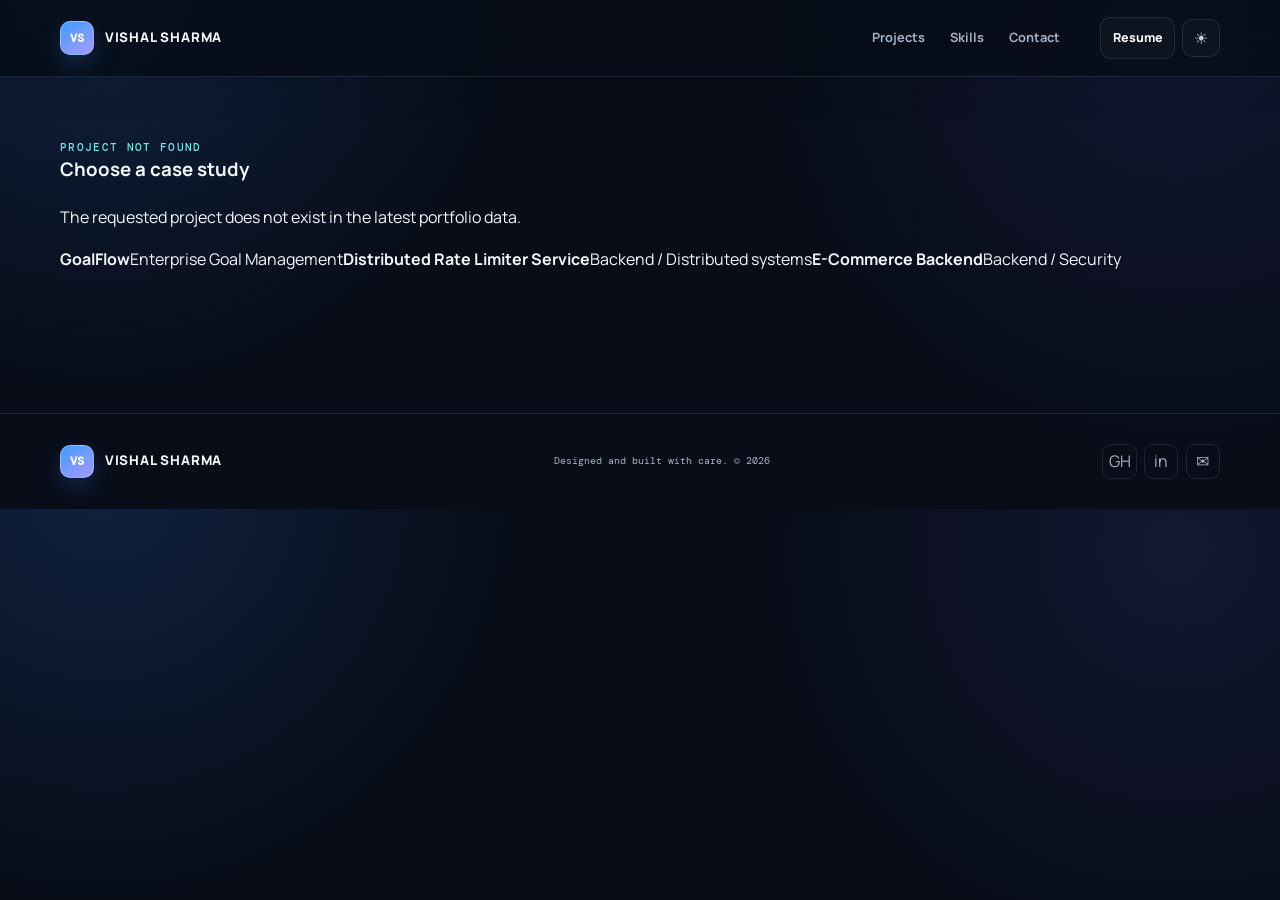
==== commit a076c0bb: "Update portfolio with latest resume and rate limiter project" ====
--- a/project.html
+++ b/project.html
@@ -30,7 +30,7 @@
         <a href="index.html#contact">Contact</a>
       </div>
       <div class="nav-actions">
-        <a href="assets/resume/Java_backend_resume.pdf" class="nav-resume" download="Vishal-Sharma-Resume.pdf"><span>Resume</span></a>
+        <a href="assets/resume/Vishal_Resume_UPDATE.pdf" class="nav-resume" download="Vishal-Sharma-Resume.pdf"><span>Resume</span></a>
         <button id="themeToggle" class="icon-button" type="button" aria-label="Switch to light mode" aria-pressed="false">☀</button>
       </div>
     </div>
--- a/style.css
+++ b/style.css
@@ -1077,3 +1077,17 @@
   font-size: 0.78rem;
   line-height: 1.72;
 }
+
+/* Project card — case study button variant */
+.btn-card-case {
+  color: var(--violet);
+  background: rgba(167, 154, 255, 0.07);
+  border-color: rgba(167, 154, 255, 0.25);
+  cursor: pointer;
+}
+.btn-card-case:hover {
+  color: #fff;
+  background: rgba(167, 154, 255, 0.16);
+  border-color: rgba(167, 154, 255, 0.5);
+  box-shadow: 0 4px 14px rgba(167, 154, 255, 0.15);
+}
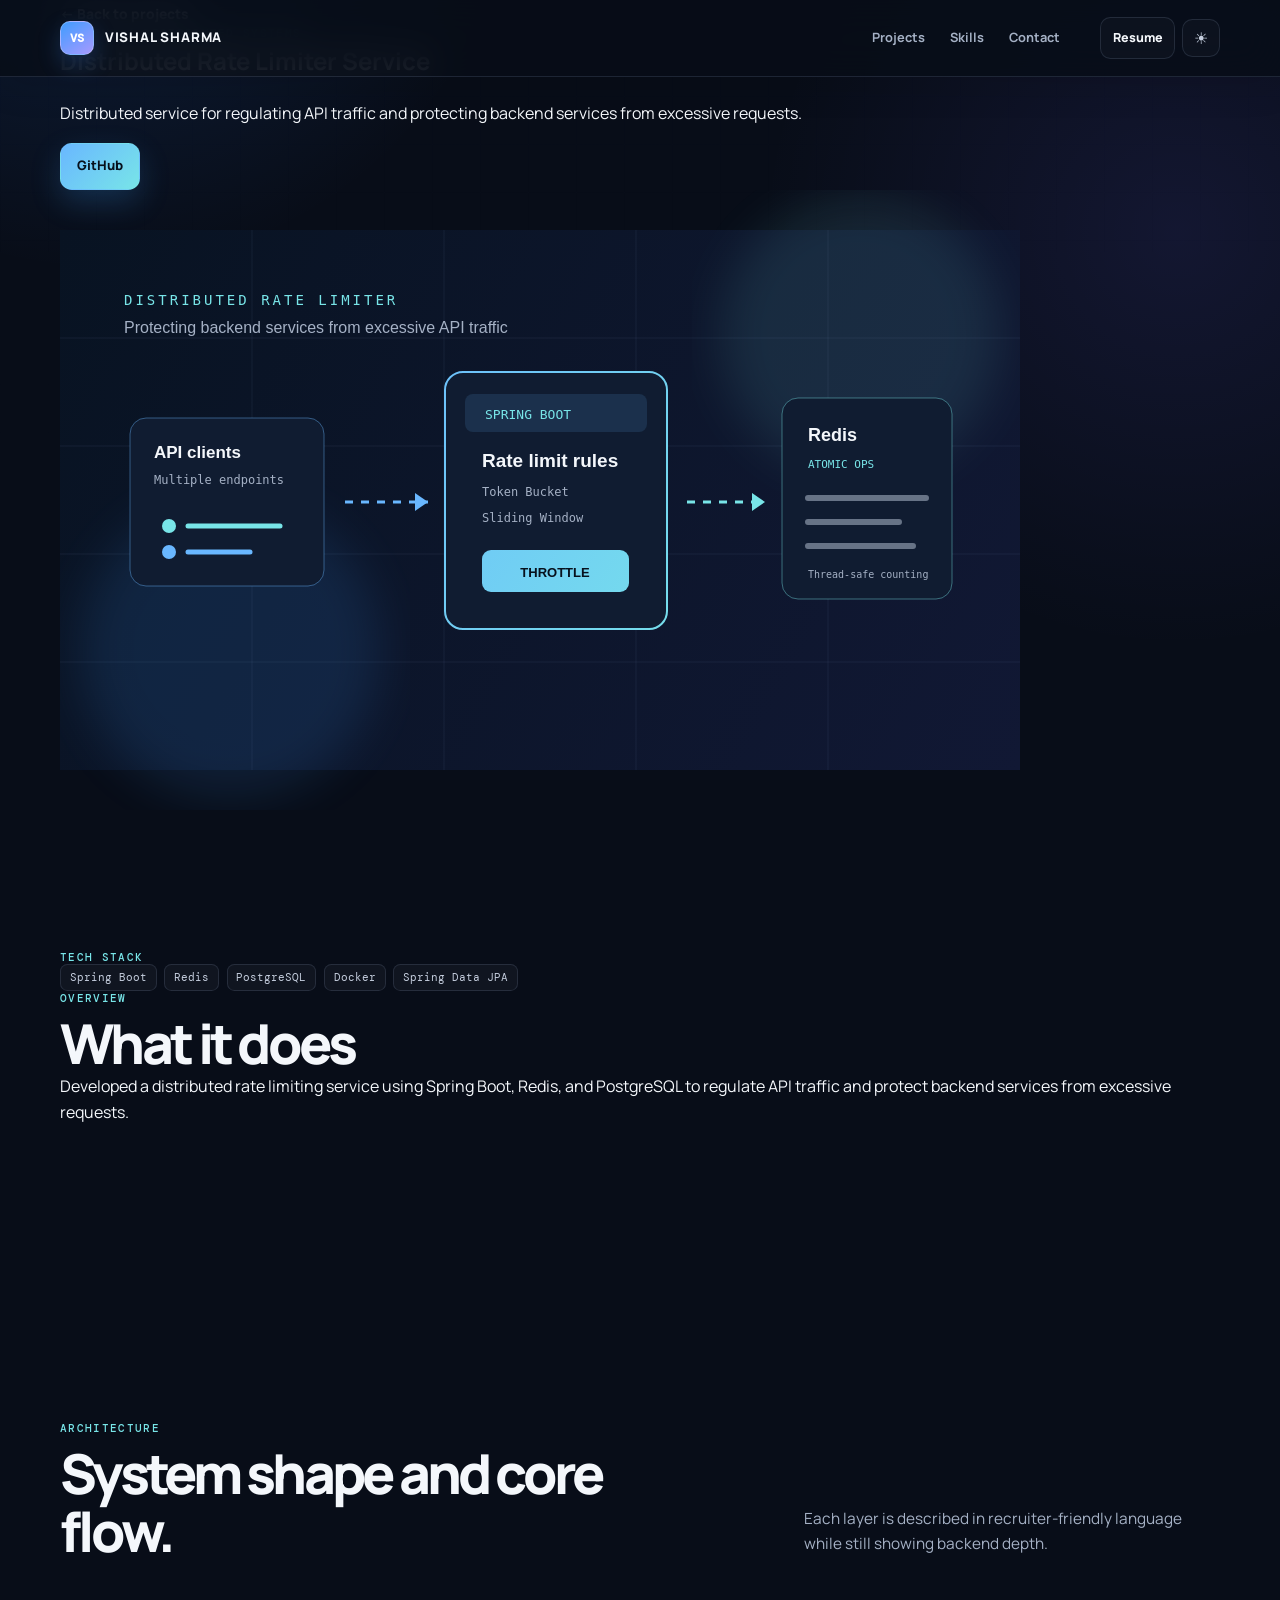
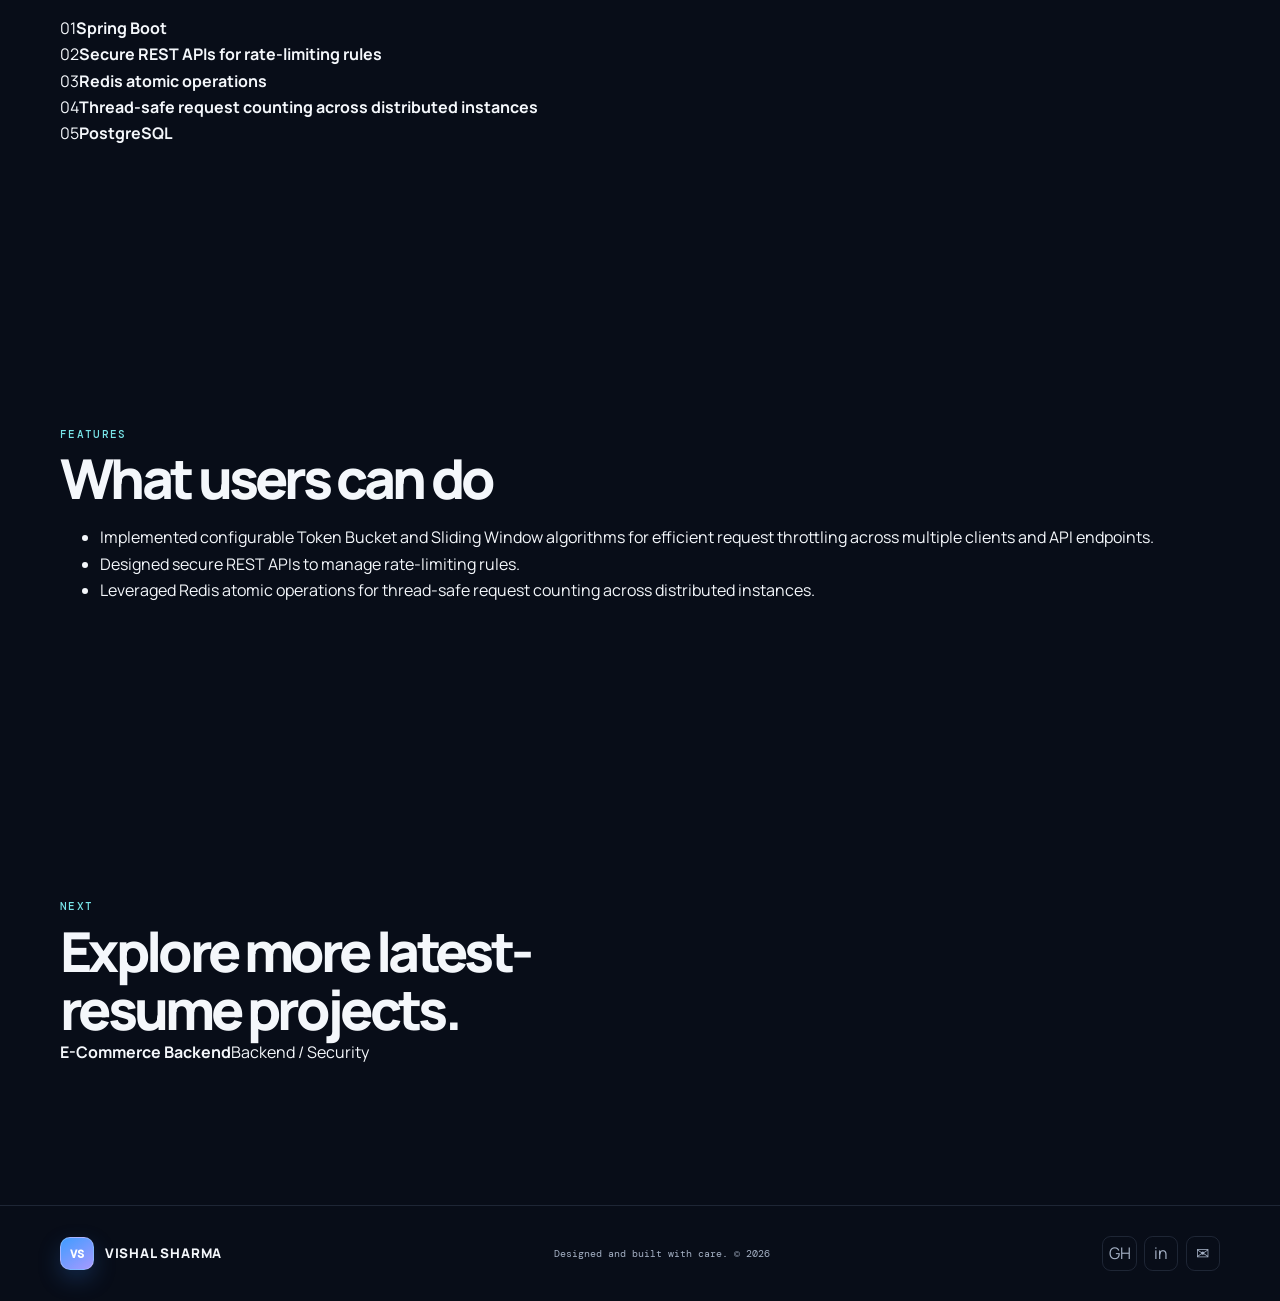
==== commit 5e2fb92c: "feat: sync portfolio with latest resume" ====
--- a/project.html
+++ b/project.html
@@ -3,7 +3,7 @@
 <head>
   <meta charset="UTF-8" />
   <meta name="viewport" content="width=device-width, initial-scale=1.0" />
-  <meta name="description" content="Project case study by Vishal Sharma, Java Backend Developer focused on Spring Boot, REST APIs, React, and AI integration." />
+  <meta name="description" content="Project case study by Vishal Sharma, Java Backend Developer focused on Spring Boot, REST APIs, and distributed systems." />
   <meta name="robots" content="index, follow" />
   <meta name="theme-color" content="#060b14" />
   <meta property="og:type" content="article" />
--- a/style.css
+++ b/style.css
@@ -210,7 +210,7 @@
 /* Proof */
 .proof-section { position: relative; z-index: 3; border-top: 1px solid var(--line); border-bottom: 1px solid var(--line); background: rgba(9, 15, 27, 0.46); }
 body.theme-light .proof-section { background: rgba(255, 255, 255, 0.48); }
-.proof-grid { display: grid; grid-template-columns: repeat(5, 1fr); gap: 1px; background: var(--line); }
+.proof-grid { display: grid; grid-template-columns: repeat(auto-fit, minmax(160px, 1fr)); gap: 1px; background: var(--line); }
 .proof-item { min-height: 10rem; display: flex; flex-direction: column; justify-content: center; padding: 1.8rem clamp(1rem, 2.4vw, 2.2rem); background: color-mix(in srgb, var(--bg) 95%, transparent); }
 .metric-value { display: block; margin-bottom: 0.35rem; color: var(--text); font-family: var(--font-mono); font-size: clamp(1.7rem, 2.4vw, 2.45rem); font-weight: 500; letter-spacing: -0.07em; line-height: 1.1; }
 .proof-item:nth-child(2) .metric-value { color: var(--blue); }
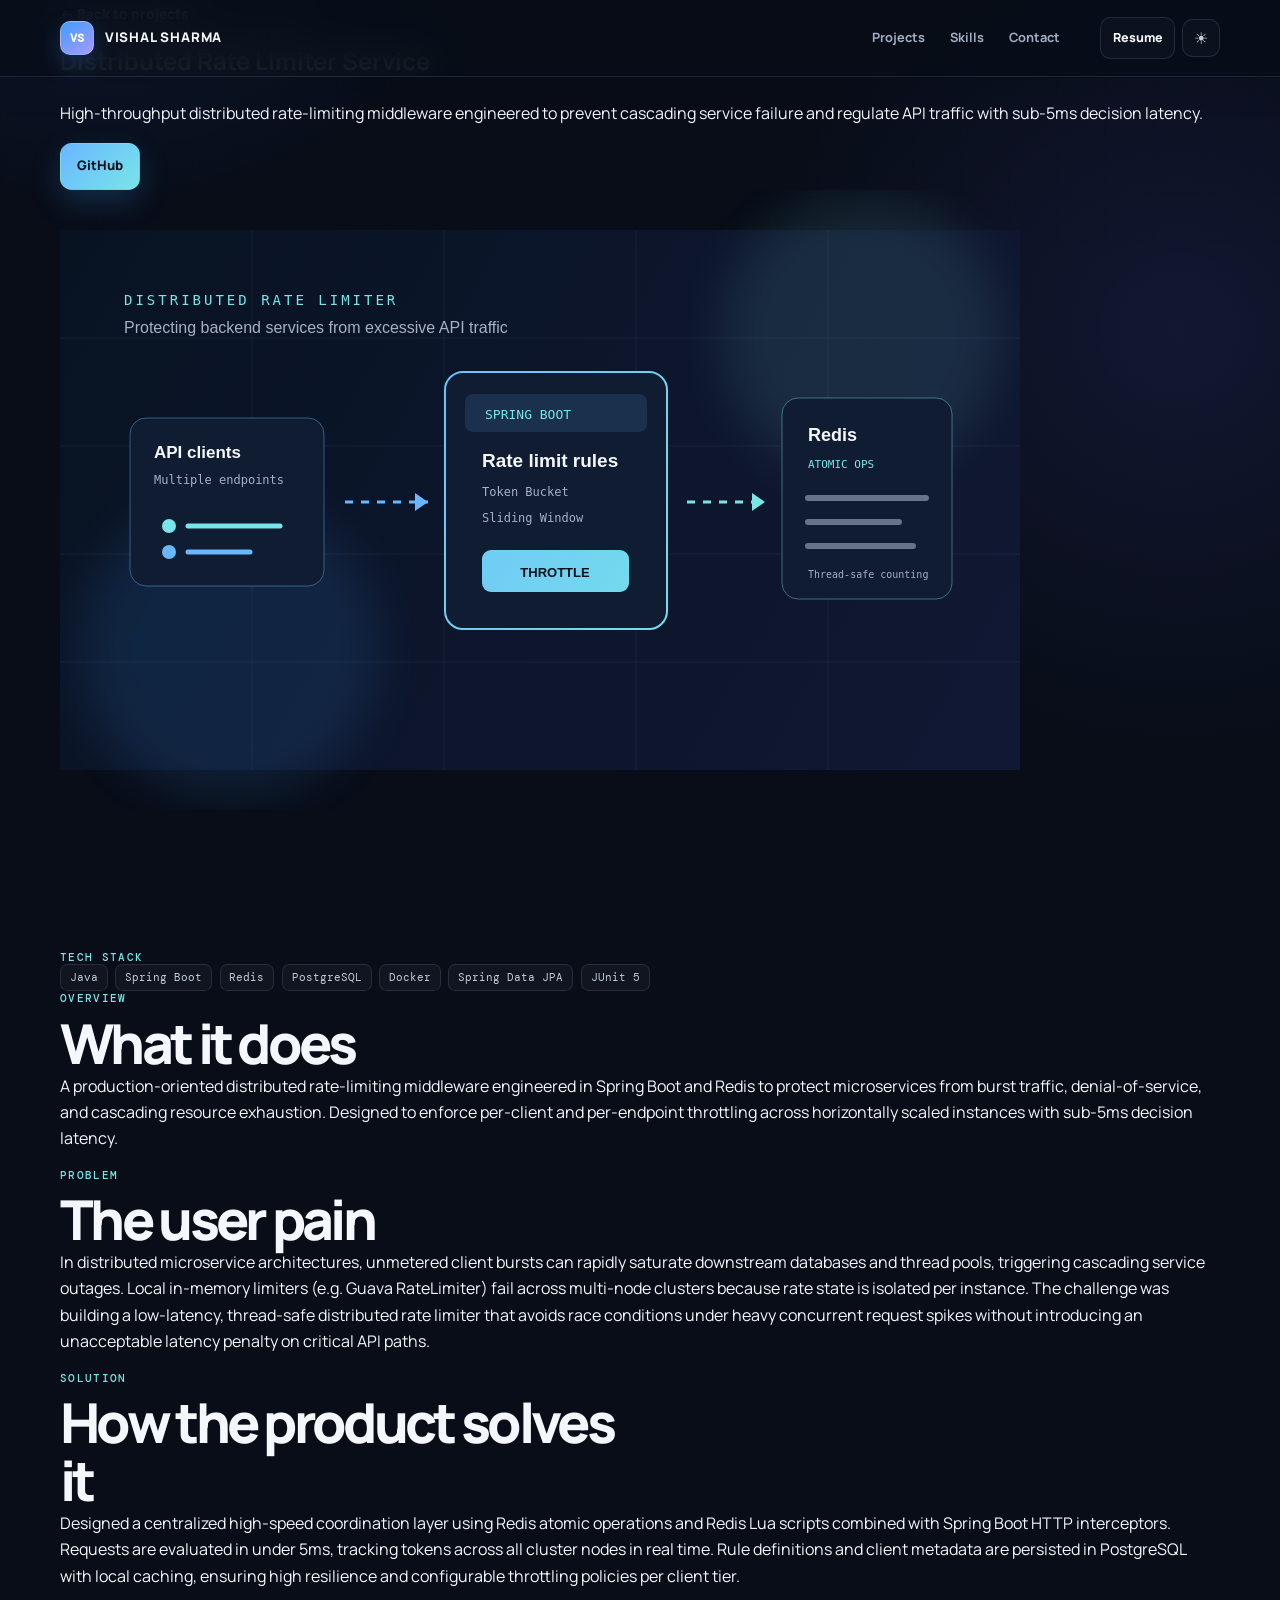
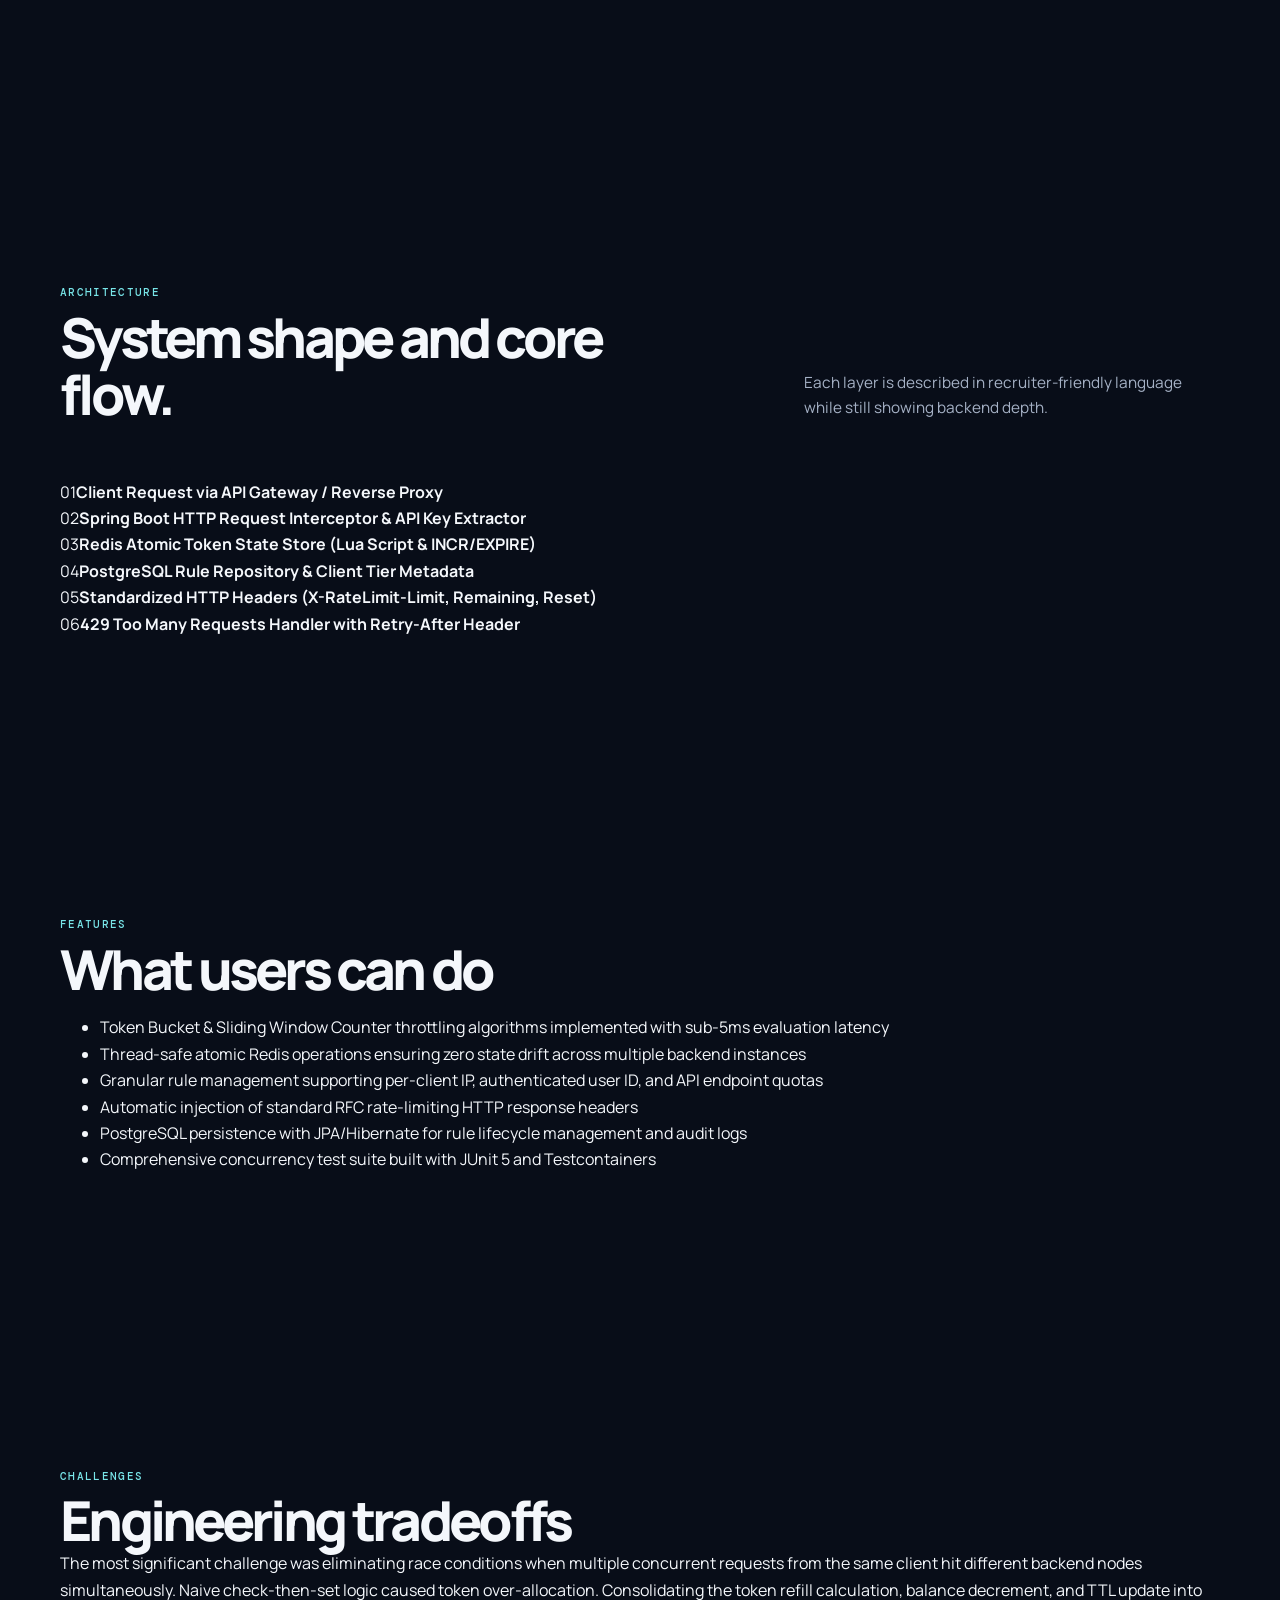
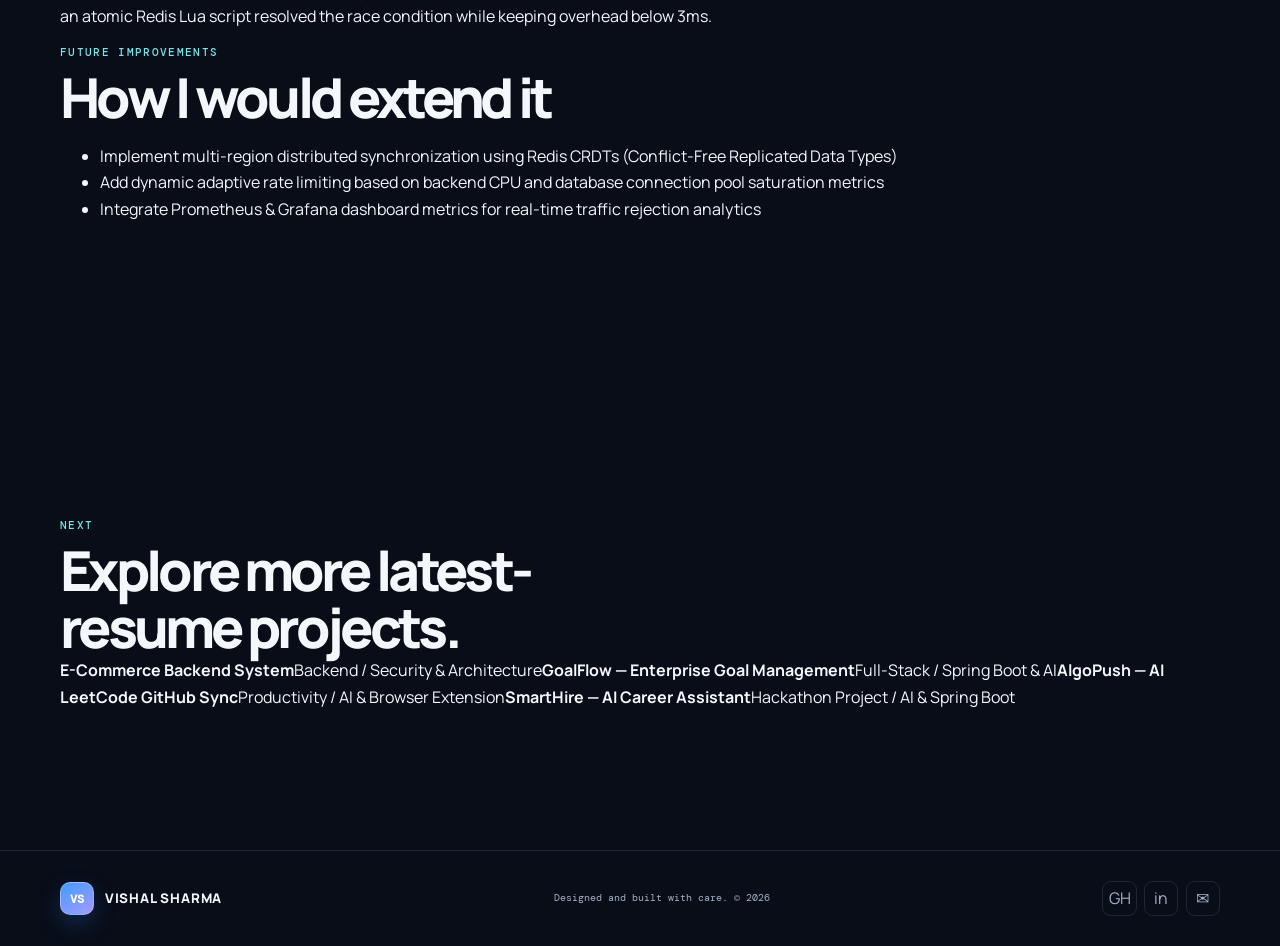
==== commit 6b0784ff: "fix: update view and download resume links to Vishal_Sharma_Final_Resume.pdf" ====
--- a/project.html
+++ b/project.html
@@ -30,7 +30,7 @@
         <a href="index.html#contact">Contact</a>
       </div>
       <div class="nav-actions">
-        <a href="assets/resume/Vishal_Resume_UPDATE.pdf" class="nav-resume" download="Vishal-Sharma-Resume.pdf"><span>Resume</span></a>
+        <a href="assets/resume/Vishal_Sharma_Final_Resume.pdf" class="nav-resume" download="Vishal-Sharma-Resume.pdf"><span>Resume</span></a>
         <button id="themeToggle" class="icon-button" type="button" aria-label="Switch to light mode" aria-pressed="false">☀</button>
       </div>
     </div>
--- a/style.css
+++ b/style.css
@@ -1,4 +1,4 @@
-﻿:root {
+:root {
   --bg: #080d18;
   --bg-deep: #060a12;
   --surface: rgba(17, 25, 41, 0.72);
@@ -859,147 +859,24 @@
    ============================================================ */
 .coding-stats-section { padding-top: 5rem; }
 .codolio-dashboard {
-  display: grid;
-  grid-template-columns: minmax(0, 1fr) minmax(0, 1.4fr) minmax(0, 0.9fr);
-  gap: 1.1rem;
-  align-items: start;
+  display: flex;
+  flex-direction: column;
+  gap: 1.25rem;
+  width: 100%;
 }
 .codolio-hero {
   display: flex;
-  flex-direction: column;
-  gap: 1rem;
-  padding: 1.6rem;
-  border: 1px solid rgba(63,156,255,0.25);
-  border-radius: var(--radius-lg);
-  background: linear-gradient(150deg, rgba(63,156,255,0.08), rgba(167,154,255,0.04));
-}
-.codolio-avatar {
-  display: grid;
-  width: 3rem;
-  height: 3rem;
-  place-items: center;
-  color: var(--blue);
-  border: 1px solid rgba(63,156,255,0.3);
-  border-radius: 50%;
-  background: rgba(63,156,255,0.1);
-}
-.codolio-avatar svg { width: 1.4rem; height: 1.4rem; }
-.codolio-hero h3 {
-  margin: 0.2rem 0 0.6rem;
-  font-family: var(--font-mono);
-  font-size: 1rem;
-  font-weight: 600;
-  color: var(--text);
-  letter-spacing: -0.02em;
-}
-.codolio-platforms {
-  display: flex;
-  flex-wrap: wrap;
-  gap: 0.4rem;
-}
-.platform-badge {
-  padding: 0.3rem 0.55rem;
-  border-radius: 0.4rem;
-  font-family: var(--font-mono);
-  font-size: 0.65rem;
-  font-weight: 600;
-  border: 1px solid transparent;
-  transition: transform 180ms ease, box-shadow 180ms ease;
-}
-.platform-badge:hover { transform: translateY(-2px); }
-.platform-lc { color: #f5a623; background: rgba(245,166,35,0.12); border-color: rgba(245,166,35,0.22); }
-.platform-cc { color: var(--violet); background: rgba(167,154,255,0.12); border-color: rgba(167,154,255,0.22); }
-.platform-cd { color: var(--cyan); background: rgba(120,229,232,0.12); border-color: rgba(120,229,232,0.22); }
-.codolio-cta { margin-top: 0.4rem; width: fit-content; font-size: 0.78rem; }
-
+  align-items: center;
+  gap: 1.25rem;
+}
 .codolio-stats {
   display: grid;
-  grid-template-columns: repeat(2, 1fr);
+  grid-template-columns: repeat(4, 1fr);
   gap: 0.85rem;
 }
-.codolio-stat {
-  padding: 1.2rem;
-  border: 1px solid var(--line);
-  border-radius: var(--radius-md);
-  background: linear-gradient(145deg, rgba(255,255,255,0.045), transparent);
-  transition: border-color 200ms ease, transform 200ms ease;
-}
-.codolio-stat:hover { border-color: var(--line-bright); transform: translateY(-3px); }
-.codolio-stat strong {
-  display: block;
-  color: var(--blue);
-  font-family: var(--font-mono);
-  font-size: clamp(1.4rem, 2.2vw, 1.9rem);
-  font-weight: 500;
-  letter-spacing: -0.06em;
-  line-height: 1.1;
-}
-.codolio-stat:nth-child(2) strong { color: var(--violet); }
-.codolio-stat:nth-child(3) strong { color: var(--green); }
-.codolio-stat:nth-child(4) strong { color: var(--cyan); }
-.codolio-stat span {
-  display: block;
-  margin-top: 0.3rem;
-  color: var(--muted-strong);
-  font-size: 0.75rem;
-  font-weight: 600;
-}
-.codolio-stat small {
-  display: block;
-  margin-top: 0.15rem;
-  color: var(--muted);
-  font-family: var(--font-mono);
-  font-size: 0.6rem;
-}
-
-.codolio-activity {
-  padding: 1.4rem;
-  border: 1px solid var(--line);
-  border-radius: var(--radius-lg);
-  background: linear-gradient(145deg, rgba(255,255,255,0.04), transparent);
-}
-.codolio-activity .section-kicker { display: block; margin-bottom: 1.1rem; }
-.activity-bars {
-  display: flex;
-  align-items: flex-end;
-  gap: 0.5rem;
-  height: 8rem;
-}
-.activity-bar {
-  flex: 1;
+.dsa-breakdown-card {
   display: flex;
   flex-direction: column;
-  align-items: center;
-  justify-content: flex-end;
-  gap: 0.4rem;
-}
-.activity-bar::before {
-  content: "";
-  display: block;
-  width: 100%;
-  height: var(--h, 50%);
-  border-radius: 0.3rem 0.3rem 0 0;
-  background: linear-gradient(180deg, var(--blue), var(--violet));
-  opacity: 0.7;
-  transition: opacity 200ms ease, height 600ms cubic-bezier(.2,.65,.25,1);
-}
-.activity-bar:hover::before { opacity: 1; }
-.activity-bar span {
-  color: var(--muted);
-  font-family: var(--font-mono);
-  font-size: 0.58rem;
-}
-
-@media (max-width: 1040px) {
-  .codolio-dashboard { grid-template-columns: 1fr 1fr; }
-  .codolio-hero { grid-column: 1 / -1; flex-direction: row; align-items: center; flex-wrap: wrap; }
-  .codolio-activity { grid-column: 1 / -1; }
-}
-@media (max-width: 760px) {
-  .codolio-dashboard { grid-template-columns: 1fr; }
-  .codolio-hero { grid-column: auto; flex-direction: column; align-items: flex-start; }
-  .codolio-activity { grid-column: auto; }
-  .coding-stats-section { padding-top: 4rem; }
 }
 
 /* Project card — dual icon links (GitHub + Live) */
